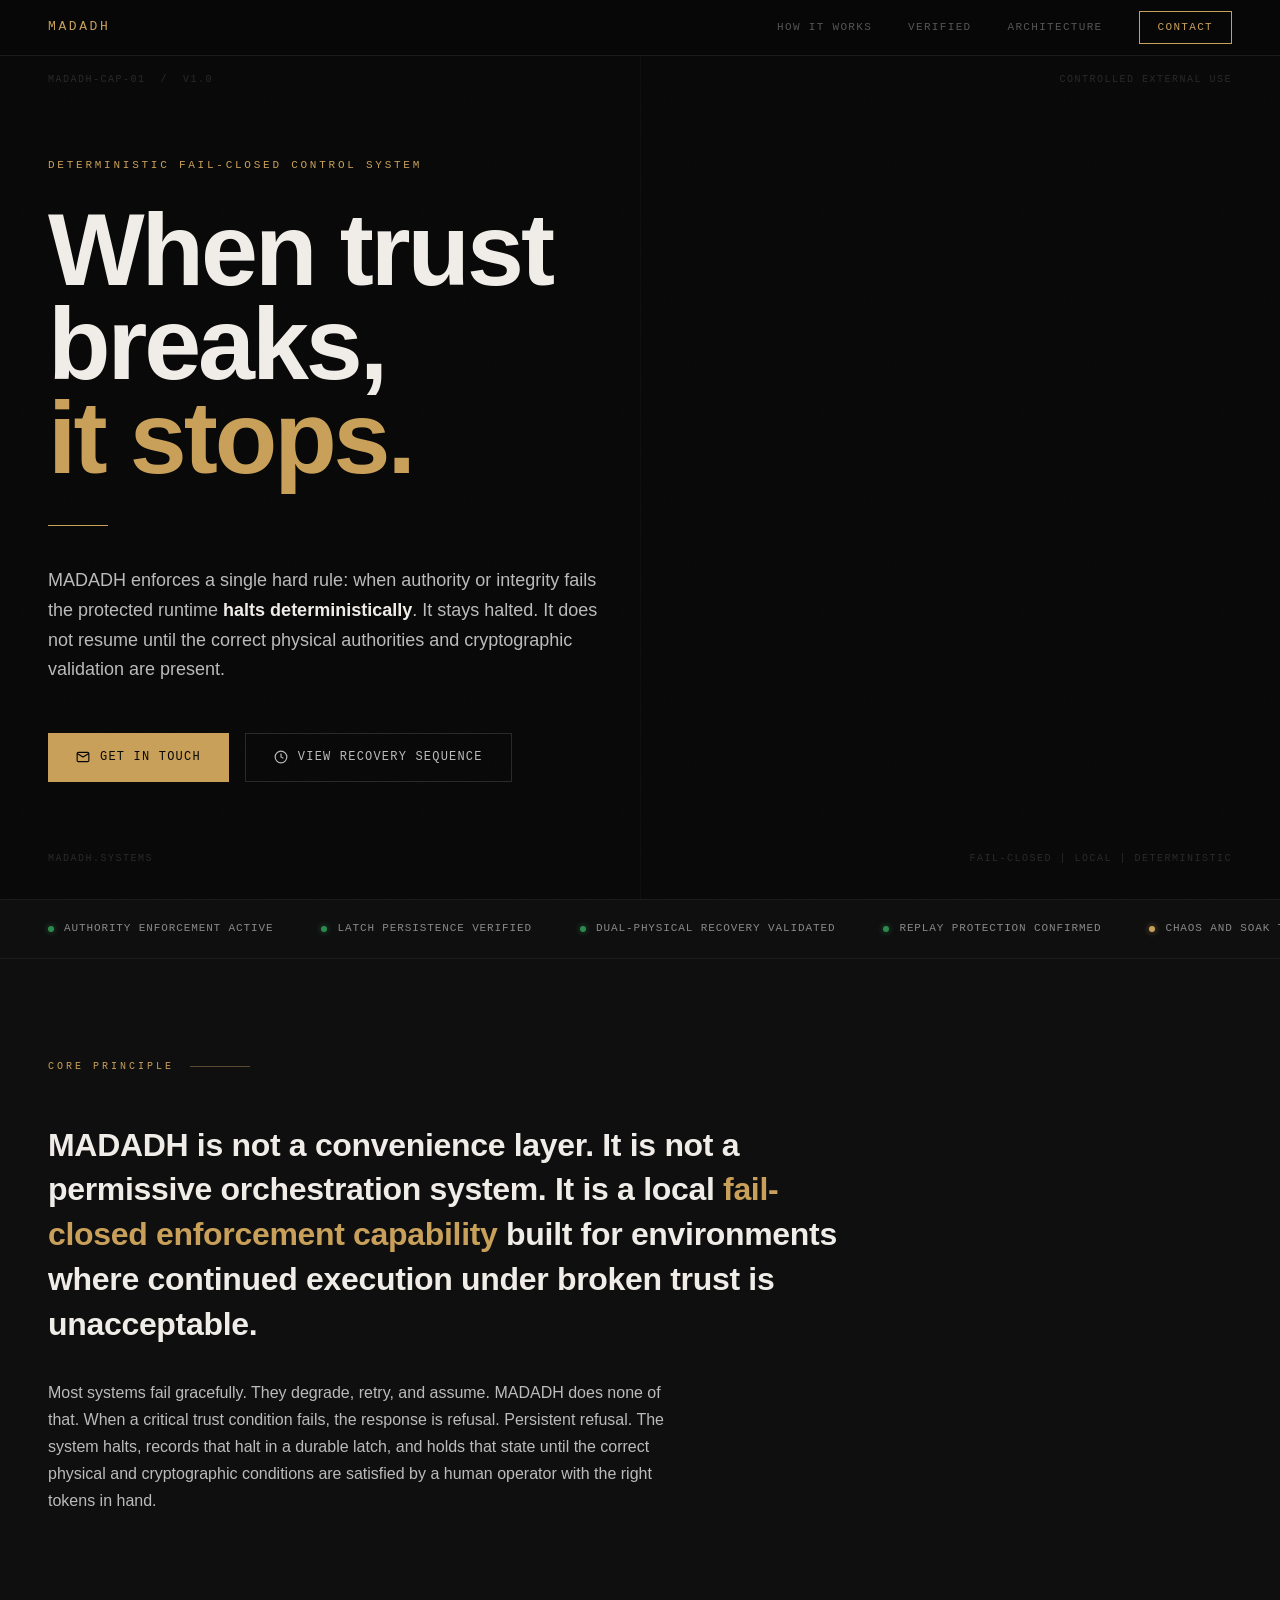
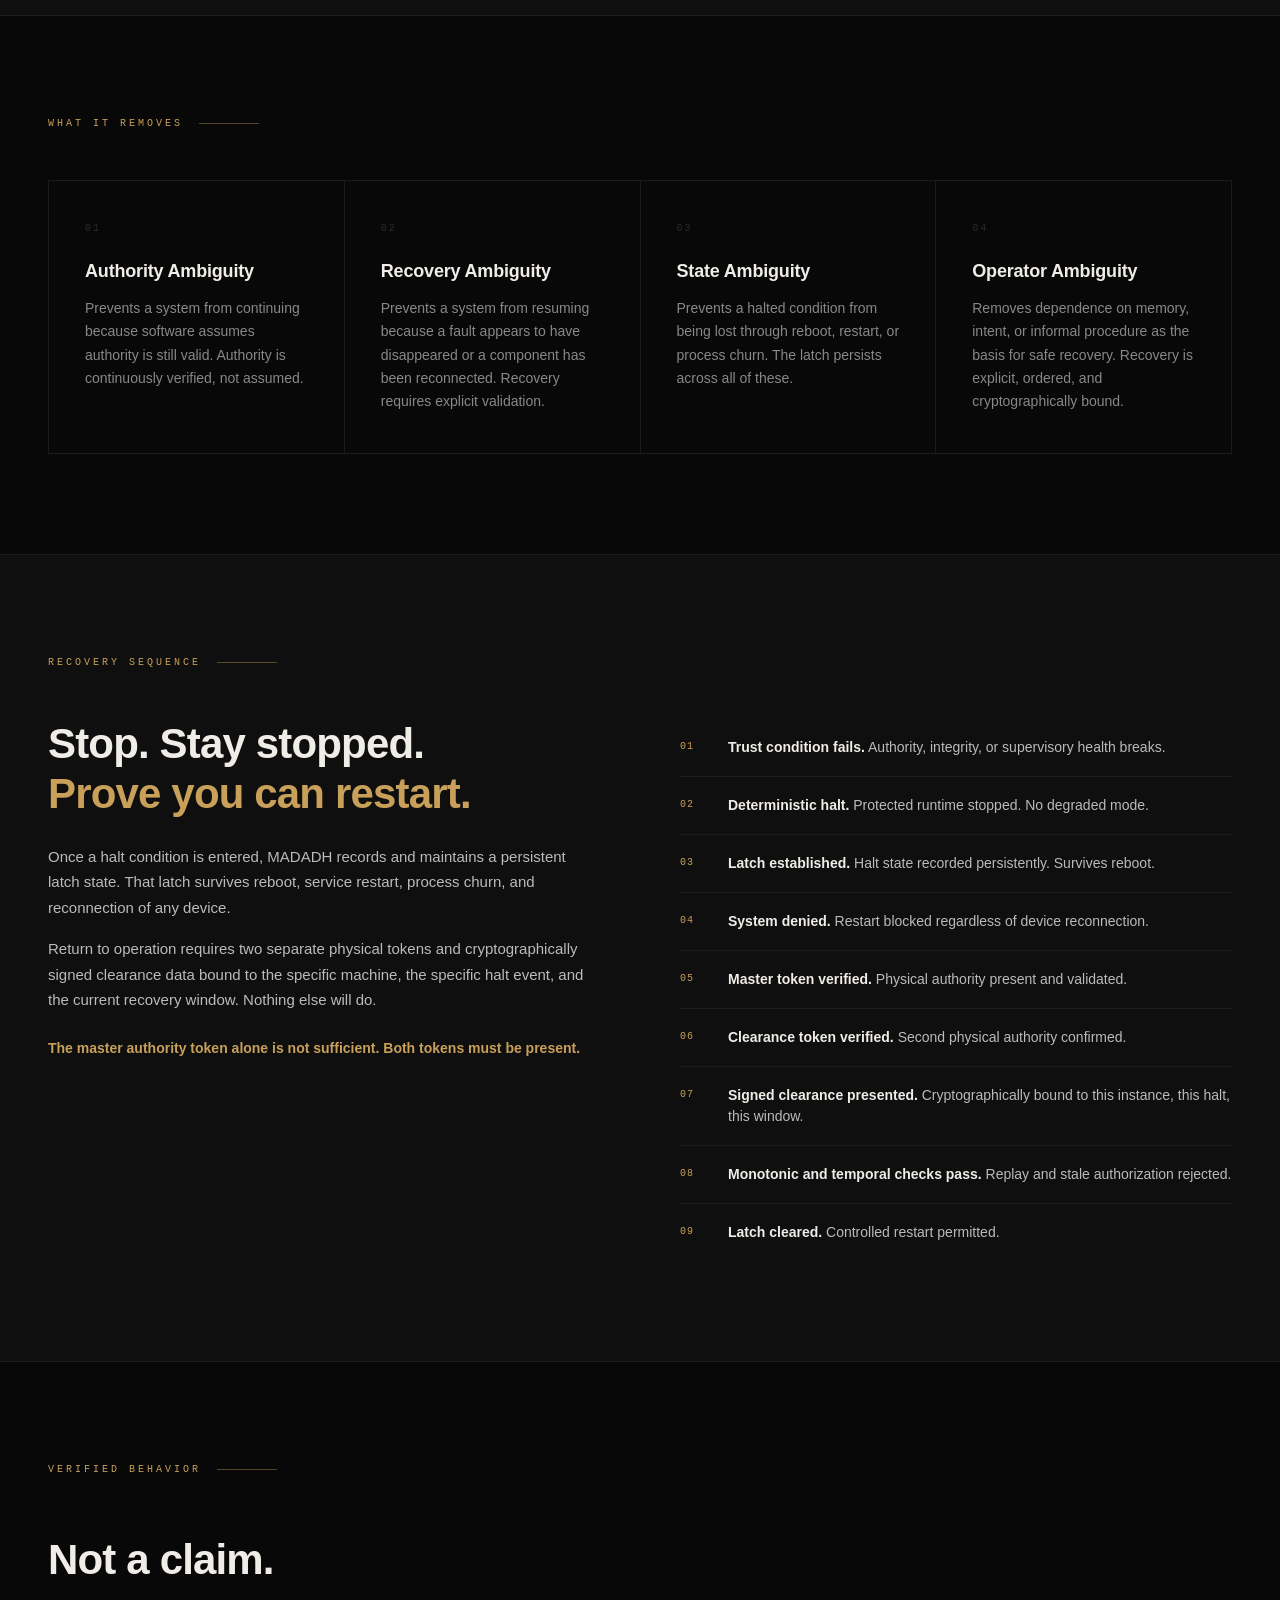
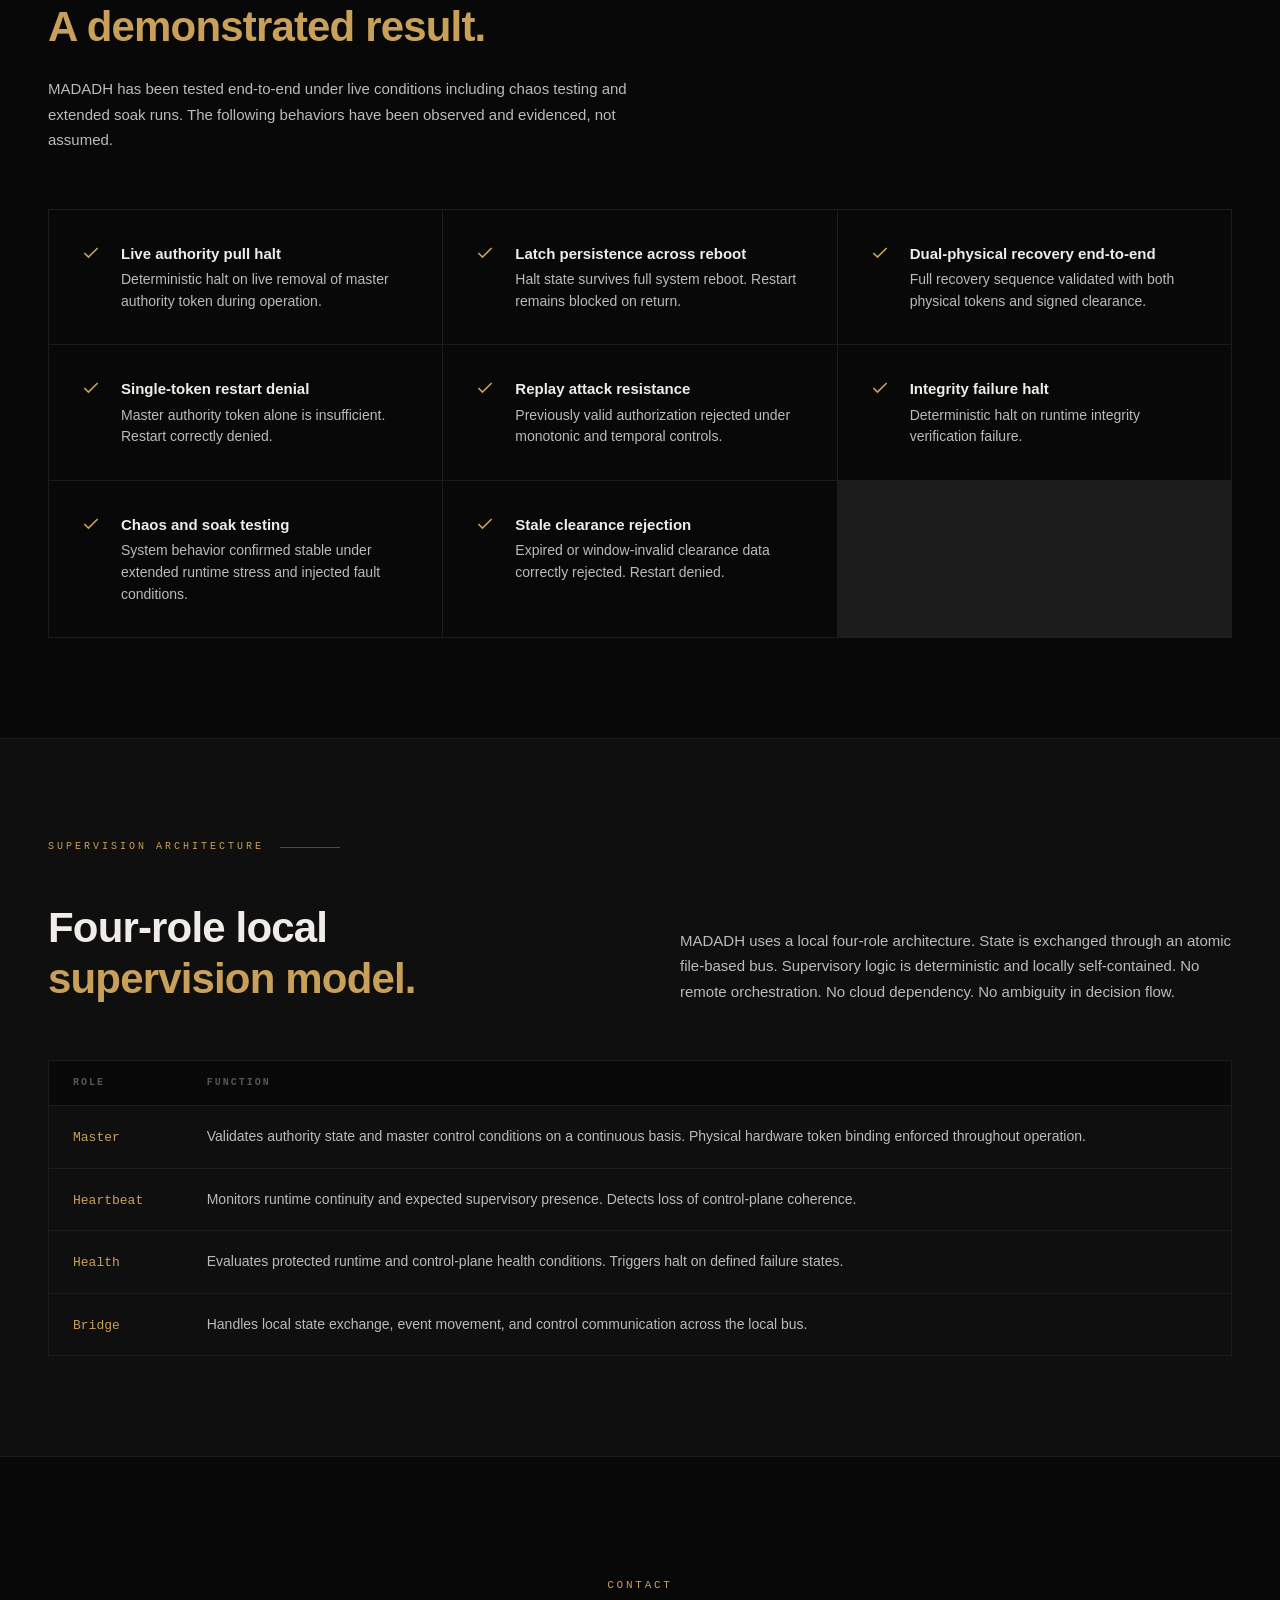
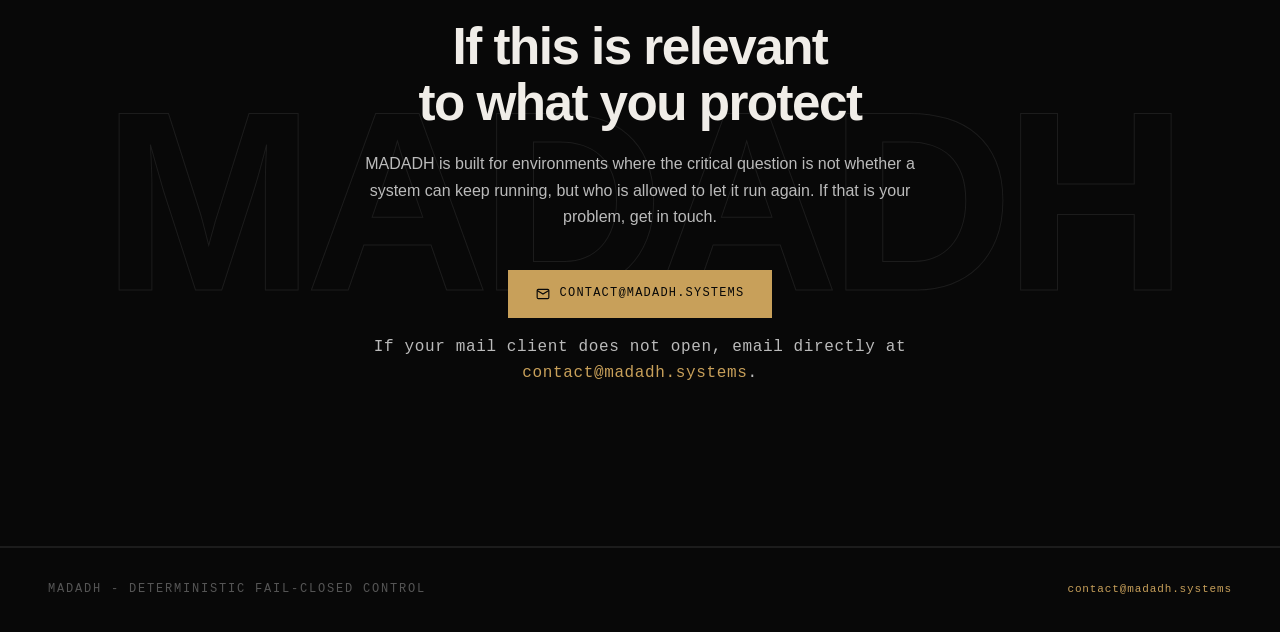
==== index.html @ 9bd02402 "Rename index-3-fixed (1).html to index.html" ====
<!DOCTYPE html>
<html lang="en">
<head>
<meta charset="UTF-8">
<meta name="viewport" content="width=device-width, initial-scale=1.0">
<meta name="color-scheme" content="dark">
<title>MADADH - Deterministic Fail-Closed Control</title>
<script>document.documentElement.classList.add('js');</script>
<style>
  *, *::before, *::after { box-sizing: border-box; margin: 0; padding: 0; }

  :root {
    --black:   #080808;
    --off:     #0f0f0f;
    --border:  #1c1c1c;
    --dim:     #2a2a2a;
    --muted:   #555;
    --mid:     #888;
    --light:   #bbb;
    --white:   #f0ede8;
    --amber:   #c8a05a;
    --amber2:  #e8b96a;
    --red:     #8b2020;
    --redglow: rgba(139,32,32,0.15);
  }

  html { scroll-behavior: auto; }

  body {
    background: var(--black);
    color: var(--white);
    font-family: 'Syne', Inter, 'Segoe UI', Arial, sans-serif;
    font-weight: 400;
    line-height: 1.6;
    overflow-x: hidden;
  }

  /* ---- NOISE OVERLAY ---- */
  body::before {
    content: '';
    position: fixed;
    inset: 0;
    background-image: url("data:image/svg+xml,%3Csvg viewBox='0 0 256 256' xmlns='http://www.w3.org/2000/svg'%3E%3Cfilter id='n'%3E%3CfeTurbulence type='fractalNoise' baseFrequency='0.9' numOctaves='4' stitchTiles='stitch'/%3E%3C/filter%3E%3Crect width='100%25' height='100%25' filter='url(%23n)' opacity='0.035'/%3E%3C/svg%3E");
    background-size: 200px 200px;
    pointer-events: none;
    z-index: 0;
    opacity: 0.6;
  }

  /* ---- TOP BAR ---- */
  header {
    position: fixed;
    top: 0; left: 0; right: 0;
    z-index: 100;
    border-bottom: 1px solid var(--border);
    background: rgba(8,8,8,0.92);
    backdrop-filter: blur(12px);
    padding: 0 48px;
    height: 56px;
    display: flex;
    align-items: center;
    justify-content: space-between;
  }

  .logo {
    font-family: 'JetBrains Mono', 'SFMono-Regular', Consolas, 'Liberation Mono', Menlo, monospace;
    font-weight: 500;
    font-size: 13px;
    letter-spacing: 0.2em;
    color: var(--amber);
    text-transform: uppercase;
    text-decoration: none;
  }

  nav {
    display: flex;
    gap: 36px;
    align-items: center;
  }

  nav a {
    font-family: 'JetBrains Mono', 'SFMono-Regular', Consolas, 'Liberation Mono', Menlo, monospace;
    font-size: 11px;
    letter-spacing: 0.12em;
    text-transform: uppercase;
    color: var(--muted);
    text-decoration: none;
    transition: color 0.2s;
  }

  nav a:hover { color: var(--white); }

  .nav-contact {
    border: 1px solid var(--dim);
    padding: 7px 18px;
    color: var(--amber) !important;
    border-color: var(--amber) !important;
    transition: background 0.2s, color 0.2s !important;
  }

  .nav-contact:hover {
    background: var(--amber) !important;
    color: var(--black) !important;
  }

  /* ---- HERO ---- */
  .hero {
    min-height: 100vh;
    display: flex;
    flex-direction: column;
    justify-content: center;
    padding: 120px 48px 80px;
    position: relative;
    border-bottom: 1px solid var(--border);
  }

  .hero-grid-line {
    position: absolute;
    top: 0; bottom: 0;
    left: 50%;
    width: 1px;
    background: var(--border);
    opacity: 0.4;
  }

  .hero-corner {
    position: absolute;
    font-family: 'JetBrains Mono', 'SFMono-Regular', Consolas, 'Liberation Mono', Menlo, monospace;
    font-size: 10px;
    letter-spacing: 0.15em;
    color: var(--dim);
    text-transform: uppercase;
  }

  .hero-corner.tl { top: 72px; left: 48px; }
  .hero-corner.tr { top: 72px; right: 48px; text-align: right; }
  .hero-corner.bl { bottom: 32px; left: 48px; }
  .hero-corner.br { bottom: 32px; right: 48px; text-align: right; }

  .hero-eyebrow {
    font-family: 'JetBrains Mono', 'SFMono-Regular', Consolas, 'Liberation Mono', Menlo, monospace;
    font-size: 11px;
    letter-spacing: 0.25em;
    text-transform: uppercase;
    color: var(--amber);
    margin-bottom: 28px;
    opacity: 0;
    animation: fadeUp 0.8s ease forwards 0.2s;
  }

  .hero-title {
    font-size: clamp(52px, 8vw, 110px);
    font-weight: 800;
    line-height: 0.92;
    letter-spacing: -0.03em;
    max-width: 900px;
    opacity: 0;
    animation: fadeUp 0.8s ease forwards 0.4s;
  }

  .hero-title em {
    font-style: normal;
    color: var(--amber);
  }

  .hero-rule {
    width: 60px;
    height: 1px;
    background: var(--amber);
    margin: 40px 0;
    opacity: 0;
    animation: fadeUp 0.8s ease forwards 0.6s;
  }

  .hero-sub {
    font-size: 18px;
    font-weight: 400;
    color: var(--light);
    max-width: 560px;
    line-height: 1.65;
    opacity: 0;
    animation: fadeUp 0.8s ease forwards 0.7s;
  }

  .hero-sub strong {
    color: var(--white);
    font-weight: 600;
  }

  .hero-actions {
    display: flex;
    gap: 16px;
    margin-top: 48px;
    opacity: 0;
    animation: fadeUp 0.8s ease forwards 0.9s;
  }

  .btn-primary {
    display: inline-flex;
    align-items: center;
    gap: 10px;
    background: var(--amber);
    color: var(--black);
    font-family: 'JetBrains Mono', 'SFMono-Regular', Consolas, 'Liberation Mono', Menlo, monospace;
    font-size: 12px;
    font-weight: 500;
    letter-spacing: 0.1em;
    text-transform: uppercase;
    text-decoration: none;
    padding: 14px 28px;
    transition: background 0.2s, transform 0.15s;
  }

  .btn-primary:hover {
    background: var(--amber2);
    transform: translateY(-1px);
  }

  .btn-secondary {
    display: inline-flex;
    align-items: center;
    gap: 10px;
    border: 1px solid var(--dim);
    color: var(--light);
    font-family: 'JetBrains Mono', 'SFMono-Regular', Consolas, 'Liberation Mono', Menlo, monospace;
    font-size: 12px;
    font-weight: 400;
    letter-spacing: 0.1em;
    text-transform: uppercase;
    text-decoration: none;
    padding: 14px 28px;
    transition: border-color 0.2s, color 0.2s, transform 0.15s;
  }

  .btn-secondary:hover {
    border-color: var(--light);
    color: var(--white);
    transform: translateY(-1px);
  }

  /* ---- STATUS STRIP ---- */
  .status-strip {
    border-bottom: 1px solid var(--border);
    padding: 20px 48px;
    display: flex;
    gap: 48px;
    overflow-x: auto;
    background: var(--off);
  }

  .status-item {
    display: flex;
    align-items: center;
    gap: 10px;
    white-space: nowrap;
    font-family: 'JetBrains Mono', 'SFMono-Regular', Consolas, 'Liberation Mono', Menlo, monospace;
    font-size: 11px;
    letter-spacing: 0.08em;
    color: var(--mid);
    text-transform: uppercase;
  }

  .status-dot {
    width: 6px;
    height: 6px;
    border-radius: 50%;
    background: #2d8a4e;
    box-shadow: 0 0 6px rgba(45,138,78,0.7);
    flex-shrink: 0;
  }

  .status-dot.amber {
    background: var(--amber);
    box-shadow: 0 0 6px rgba(200,160,90,0.6);
  }

  /* ---- SECTION BASE ---- */
  section {
    padding: 100px 48px;
    border-bottom: 1px solid var(--border);
  }

  .section-label {
    font-family: 'JetBrains Mono', 'SFMono-Regular', Consolas, 'Liberation Mono', Menlo, monospace;
    font-size: 10px;
    letter-spacing: 0.3em;
    text-transform: uppercase;
    color: var(--amber);
    margin-bottom: 48px;
    display: flex;
    align-items: center;
    gap: 16px;
  }

  .section-label::after {
    content: '';
    flex: 1;
    max-width: 60px;
    height: 1px;
    background: var(--amber);
    opacity: 0.4;
  }

  /* ---- PRINCIPLE ---- */
  .principle-section {
    background: var(--off);
  }

  .principle-inner {
    max-width: 800px;
  }

  .principle-text {
    font-size: clamp(22px, 3vw, 32px);
    font-weight: 600;
    line-height: 1.4;
    letter-spacing: -0.01em;
    color: var(--white);
  }

  .principle-text span {
    color: var(--amber);
  }

  .principle-detail {
    margin-top: 32px;
    font-size: 16px;
    color: var(--light);
    line-height: 1.7;
    max-width: 640px;
  }

  /* ---- FOUR PILLARS ---- */
  .pillars-grid {
    display: grid;
    grid-template-columns: repeat(auto-fit, minmax(260px, 1fr));
    gap: 1px;
    background: var(--border);
    border: 1px solid var(--border);
    margin-top: 48px;
  }

  .pillar {
    background: var(--black);
    padding: 40px 36px;
    position: relative;
    overflow: hidden;
    transition: background 0.3s;
  }

  .pillar::before {
    content: '';
    position: absolute;
    top: 0; left: 0; right: 0;
    height: 2px;
    background: var(--amber);
    transform: scaleX(0);
    transform-origin: left;
    transition: transform 0.4s ease;
  }

  .pillar:hover { background: var(--off); }
  .pillar:hover::before { transform: scaleX(1); }

  .pillar-num {
    font-family: 'JetBrains Mono', 'SFMono-Regular', Consolas, 'Liberation Mono', Menlo, monospace;
    font-size: 10px;
    letter-spacing: 0.2em;
    color: var(--dim);
    text-transform: uppercase;
    margin-bottom: 20px;
  }

  .pillar-title {
    font-size: 18px;
    font-weight: 700;
    letter-spacing: -0.01em;
    margin-bottom: 12px;
    color: var(--white);
  }

  .pillar-body {
    font-size: 14px;
    color: var(--mid);
    line-height: 1.65;
  }

  /* ---- HALT MODEL ---- */
  .halt-section {
    background: var(--off);
  }

  .halt-layout {
    display: grid;
    grid-template-columns: 1fr 1fr;
    gap: 80px;
    align-items: start;
  }

  .halt-left h2 {
    font-size: clamp(28px, 3.5vw, 42px);
    font-weight: 700;
    letter-spacing: -0.02em;
    line-height: 1.2;
    margin-bottom: 24px;
  }

  .halt-left h2 em {
    font-style: normal;
    color: var(--amber);
  }

  .halt-left p {
    font-size: 15px;
    color: var(--light);
    line-height: 1.7;
    margin-bottom: 16px;
  }

  .halt-sequence {
    display: flex;
    flex-direction: column;
    gap: 0;
  }

  .halt-step {
    display: flex;
    gap: 20px;
    padding: 18px 0;
    border-bottom: 1px solid var(--border);
    position: relative;
  }

  .halt-step:last-child { border-bottom: none; }

  .step-num {
    font-family: 'JetBrains Mono', 'SFMono-Regular', Consolas, 'Liberation Mono', Menlo, monospace;
    font-size: 10px;
    letter-spacing: 0.1em;
    color: var(--amber);
    width: 28px;
    flex-shrink: 0;
    padding-top: 2px;
  }

  .step-text {
    font-size: 14px;
    color: var(--light);
    line-height: 1.5;
  }

  .step-text strong {
    color: var(--white);
    font-weight: 600;
  }

  /* ---- VERIFIED ---- */
  .verified-section { }

  .verified-intro {
    max-width: 600px;
    margin-bottom: 56px;
  }

  .verified-intro h2 {
    font-size: clamp(28px, 3.5vw, 42px);
    font-weight: 700;
    letter-spacing: -0.02em;
    margin-bottom: 16px;
  }

  .verified-intro h2 em {
    font-style: normal;
    color: var(--amber);
  }

  .verified-intro p {
    font-size: 15px;
    color: var(--light);
    line-height: 1.7;
  }

  .verified-grid {
    display: grid;
    grid-template-columns: repeat(auto-fit, minmax(300px, 1fr));
    gap: 1px;
    background: var(--border);
    border: 1px solid var(--border);
  }

  .verified-item {
    background: var(--black);
    padding: 32px 32px;
    display: flex;
    gap: 20px;
    transition: background 0.2s;
  }

  .verified-item:hover { background: var(--off); }

  .check-icon {
    width: 20px;
    height: 20px;
    flex-shrink: 0;
    margin-top: 1px;
    color: var(--amber);
  }

  .verified-text {
    font-size: 14px;
    color: var(--light);
    line-height: 1.55;
  }

  .verified-text strong {
    display: block;
    color: var(--white);
    font-weight: 600;
    font-size: 15px;
    margin-bottom: 4px;
  }

  /* ---- ROLES ---- */
  .roles-section {
    background: var(--off);
  }

  .roles-header {
    display: grid;
    grid-template-columns: 1fr 1fr;
    gap: 80px;
    margin-bottom: 56px;
    align-items: end;
  }

  .roles-header h2 {
    font-size: clamp(28px, 3.5vw, 42px);
    font-weight: 700;
    letter-spacing: -0.02em;
    line-height: 1.2;
  }

  .roles-header h2 em {
    font-style: normal;
    color: var(--amber);
  }

  .roles-header p {
    font-size: 15px;
    color: var(--light);
    line-height: 1.7;
  }

  .roles-table {
    width: 100%;
    border-collapse: collapse;
    border: 1px solid var(--border);
  }

  .roles-table th {
    font-family: 'JetBrains Mono', 'SFMono-Regular', Consolas, 'Liberation Mono', Menlo, monospace;
    font-size: 10px;
    letter-spacing: 0.2em;
    text-transform: uppercase;
    color: var(--muted);
    padding: 14px 24px;
    text-align: left;
    border-bottom: 1px solid var(--border);
    background: var(--black);
  }

  .roles-table td {
    padding: 20px 24px;
    font-size: 14px;
    color: var(--light);
    border-bottom: 1px solid var(--border);
    line-height: 1.5;
    vertical-align: top;
  }

  .roles-table tr:last-child td { border-bottom: none; }

  .roles-table tr:hover td { background: rgba(200,160,90,0.03); }

  .role-name {
    font-family: 'JetBrains Mono', 'SFMono-Regular', Consolas, 'Liberation Mono', Menlo, monospace;
    font-size: 13px;
    font-weight: 500;
    color: var(--amber);
    white-space: nowrap;
  }

  /* ---- CTA ---- */
  .cta-section {
    text-align: center;
    padding: 120px 48px;
    position: relative;
    overflow: hidden;
  }

  .cta-section::before {
    content: 'MADADH';
    position: absolute;
    top: 50%;
    left: 50%;
    transform: translate(-50%, -50%);
    font-size: clamp(120px, 20vw, 260px);
    font-weight: 800;
    letter-spacing: -0.04em;
    color: transparent;
    -webkit-text-stroke: 1px var(--border);
    white-space: nowrap;
    pointer-events: none;
    user-select: none;
  }

  .cta-inner {
    position: relative;
    z-index: 1000;
    max-width: 600px;
    margin: 0 auto;
  }

  .cta-eyebrow {
    font-family: 'JetBrains Mono', 'SFMono-Regular', Consolas, 'Liberation Mono', Menlo, monospace;
    font-size: 11px;
    letter-spacing: 0.25em;
    text-transform: uppercase;
    color: var(--amber);
    margin-bottom: 24px;
  }

  .cta-section h2 {
    font-size: clamp(32px, 4vw, 52px);
    font-weight: 800;
    letter-spacing: -0.03em;
    line-height: 1.1;
    margin-bottom: 20px;
  }

  .cta-section p {
    font-size: 16px;
    color: var(--light);
    line-height: 1.65;
    margin-bottom: 40px;
  }

  .cta-section .btn-primary {
    display: inline-flex;
    position: relative;
    z-index: 1000;
  }
  footer {
    padding: 32px 48px;
    border-top: 1px solid var(--border);
    display: flex;
    justify-content: space-between;
    align-items: center;
  }

  .footer-brand {
    font-family: 'JetBrains Mono', 'SFMono-Regular', Consolas, 'Liberation Mono', Menlo, monospace;
    font-size: 12px;
    letter-spacing: 0.15em;
    color: var(--muted);
    text-transform: uppercase;
  }

  .footer-right {
    font-family: 'JetBrains Mono', 'SFMono-Regular', Consolas, 'Liberation Mono', Menlo, monospace;
    font-size: 11px;
    color: var(--muted);
    letter-spacing: 0.08em;
  }

  .footer-right a {
    color: var(--amber);
    text-decoration: none;
  }

  .footer-right a:hover {
    color: var(--amber2);
  }


  a, button {
    -webkit-tap-highlight-color: transparent;
  }

  a:focus-visible,
  button:focus-visible {
    outline: 2px solid var(--amber2);
    outline-offset: 3px;
  }

  section[id] {
    scroll-margin-top: 76px;
  }

  .cta-fallback {
    margin-top: 16px;
    font-family: 'JetBrains Mono', 'SFMono-Regular', Consolas, 'Liberation Mono', Menlo, monospace;
    font-size: 12px;
    letter-spacing: 0.04em;
    color: var(--mid);
    line-height: 1.6;
  }

  .cta-fallback a {
    color: var(--amber);
    text-decoration: none;
  }

  .cta-fallback a:hover {
    color: var(--amber2);
  }

  .js .reveal {
    opacity: 0;
    transform: translateY(24px);
    transition: opacity 0.7s ease, transform 0.7s ease;
  }

  .reveal {
    opacity: 1;
    transform: none;
  }

  /* ---- ANIMATIONS ---- */
  @keyframes fadeUp {
    from { opacity: 0; transform: translateY(20px); }
    to   { opacity: 1; transform: translateY(0); }
  }

  .reveal.visible {
    opacity: 1;
    transform: translateY(0);
  }

  /* ---- RESPONSIVE ---- */
  @media (max-width: 900px) {
    header {
      padding: 0 24px;
      align-items: flex-start;
      height: 98px;
      padding-top: 14px;
    }

    nav {
      position: absolute;
      left: 24px;
      right: 24px;
      bottom: 12px;
      display: flex;
      gap: 18px;
      overflow-x: auto;
      padding-bottom: 2px;
      justify-content: flex-start;
      scrollbar-width: none;
      -ms-overflow-style: none;
    }

    nav::-webkit-scrollbar {
      display: none;
    }

    nav a {
      white-space: nowrap;
      flex-shrink: 0;
    }

    .hero { padding: 140px 24px 60px; }
    section { padding: 72px 24px; }
    section[id] { scroll-margin-top: 118px; }
    .status-strip { padding: 16px 24px; }
    .halt-layout { grid-template-columns: 1fr; gap: 48px; }
    .roles-header { grid-template-columns: 1fr; gap: 24px; }
    .roles-table {
      display: block;
      overflow-x: auto;
      white-space: nowrap;
    }
    .roles-table th,
    .roles-table td {
      white-space: normal;
      min-width: 220px;
    }
    .hero-actions {
      flex-direction: column;
      align-items: stretch;
    }
    .hero-actions a {
      justify-content: center;
    }
    footer { padding: 24px; flex-direction: column; gap: 12px; text-align: center; }
    .cta-section { padding: 80px 24px; }
    .hero-corner.tr, .hero-corner.br { display: none; }
  }

  @media (prefers-reduced-motion: reduce) {
    html { scroll-behavior: auto; }

    *, *::before, *::after {
      animation-duration: 0.01ms !important;
      animation-iteration-count: 1 !important;
      transition-duration: 0.01ms !important;
      scroll-behavior: auto !important;
    }

    .hero-eyebrow,
    .hero-title,
    .hero-rule,
    .hero-sub,
    .hero-actions,
    .reveal,
    .reveal.visible {
      opacity: 1 !important;
      transform: none !important;
      animation: none !important;
    }
  }
</style>
</head>
<body>

<!-- HEADER -->
<header>
  <a class="logo" href="#" aria-label="MADADH home">MADADH</a>
  <nav>
    <a href="#model" onclick="event.preventDefault();document.getElementById('model').scrollIntoView({behavior:'smooth'});">How It Works</a>
    <a href="#verified" onclick="event.preventDefault();document.getElementById('verified').scrollIntoView({behavior:'smooth'});">Verified</a>
    <a href="#roles" onclick="event.preventDefault();document.getElementById('roles').scrollIntoView({behavior:'smooth'});">Architecture</a>
    <a href="#contact" onclick="event.preventDefault();document.getElementById('contact').scrollIntoView({behavior:'smooth'});" class="nav-contact">Contact</a>
  </nav>
</header>

<!-- HERO -->
<section class="hero">
  <div class="hero-grid-line"></div>
  <div class="hero-corner tl">MADADH-CAP-01 &nbsp;/&nbsp; v1.0</div>
  <div class="hero-corner tr">Controlled External Use</div>
  <div class="hero-corner bl">madadh.systems</div>
  <div class="hero-corner br">Fail-Closed | Local | Deterministic</div>

  <div class="hero-eyebrow">Deterministic Fail-Closed Control System</div>

  <h1 class="hero-title">
    When trust<br>breaks,<br><em>it stops.</em>
  </h1>

  <div class="hero-rule"></div>

  <p class="hero-sub">
    MADADH enforces a single hard rule: when authority or integrity fails the protected runtime
    <strong>halts deterministically</strong>. It stays halted. It does not resume until the correct
    physical authorities and cryptographic validation are present.
  </p>

  <div class="hero-actions">
    <a href="#contact" class="btn-primary" onclick="event.preventDefault();document.getElementById('contact').scrollIntoView({behavior:'smooth'});">
      <svg width="14" height="14" viewBox="0 0 24 24" fill="none" stroke="currentColor" stroke-width="2"><path d="M4 4h16c1.1 0 2 .9 2 2v12c0 1.1-.9 2-2 2H4c-1.1 0-2-.9-2-2V6c0-1.1.9-2 2-2z"/><polyline points="22,6 12,12 2,6"/></svg>
      Get in Touch
    </a>
    <a href="#model" class="btn-secondary" onclick="event.preventDefault();document.getElementById('model').scrollIntoView({behavior:'smooth'});">
      <svg width="14" height="14" viewBox="0 0 24 24" fill="none" stroke="currentColor" stroke-width="2"><circle cx="12" cy="12" r="10"/><polyline points="12,6 12,12 16,14"/></svg>
      View Recovery Sequence
    </a>
  </div>
</section>

<!-- STATUS STRIP -->
<div class="status-strip">
  <div class="status-item"><span class="status-dot"></span> Authority Enforcement Active</div>
  <div class="status-item"><span class="status-dot"></span> Latch Persistence Verified</div>
  <div class="status-item"><span class="status-dot"></span> Dual-Physical Recovery Validated</div>
  <div class="status-item"><span class="status-dot"></span> Replay Protection Confirmed</div>
  <div class="status-item"><span class="status-dot amber"></span> Chaos and Soak Testing Passed</div>
</div>

<!-- PRINCIPLE -->
<section class="principle-section" id="principle">
  <div class="section-label">Core Principle</div>
  <div class="principle-inner reveal">
    <p class="principle-text">
      MADADH is not a convenience layer. It is not a permissive orchestration system.
      It is a local <span>fail-closed enforcement capability</span> built for environments
      where continued execution under broken trust is unacceptable.
    </p>
    <p class="principle-detail">
      Most systems fail gracefully. They degrade, retry, and assume. MADADH does none of that.
      When a critical trust condition fails, the response is refusal. Persistent refusal.
      The system halts, records that halt in a durable latch, and holds that state until
      the correct physical and cryptographic conditions are satisfied by a human operator
      with the right tokens in hand.
    </p>
  </div>
</section>

<!-- FOUR PILLARS -->
<section id="pillars">
  <div class="section-label">What It Removes</div>
  <div class="pillars-grid reveal">
    <div class="pillar">
      <div class="pillar-num">01</div>
      <div class="pillar-title">Authority Ambiguity</div>
      <p class="pillar-body">Prevents a system from continuing because software assumes authority is still valid. Authority is continuously verified, not assumed.</p>
    </div>
    <div class="pillar">
      <div class="pillar-num">02</div>
      <div class="pillar-title">Recovery Ambiguity</div>
      <p class="pillar-body">Prevents a system from resuming because a fault appears to have disappeared or a component has been reconnected. Recovery requires explicit validation.</p>
    </div>
    <div class="pillar">
      <div class="pillar-num">03</div>
      <div class="pillar-title">State Ambiguity</div>
      <p class="pillar-body">Prevents a halted condition from being lost through reboot, restart, or process churn. The latch persists across all of these.</p>
    </div>
    <div class="pillar">
      <div class="pillar-num">04</div>
      <div class="pillar-title">Operator Ambiguity</div>
      <p class="pillar-body">Removes dependence on memory, intent, or informal procedure as the basis for safe recovery. Recovery is explicit, ordered, and cryptographically bound.</p>
    </div>
  </div>
</section>

<!-- HALT MODEL -->
<section class="halt-section" id="model">
  <div class="section-label">Recovery Sequence</div>
  <div class="halt-layout">
    <div class="halt-left reveal">
      <h2>Stop. Stay stopped.<br><em>Prove you can restart.</em></h2>
      <p>
        Once a halt condition is entered, MADADH records and maintains a persistent latch state.
        That latch survives reboot, service restart, process churn, and reconnection of any device.
      </p>
      <p>
        Return to operation requires two separate physical tokens and cryptographically signed
        clearance data bound to the specific machine, the specific halt event, and the current
        recovery window. Nothing else will do.
      </p>
      <p style="color: var(--amber); font-size: 14px; font-weight: 600; margin-top: 24px;">
        The master authority token alone is not sufficient. Both tokens must be present.
      </p>
    </div>
    <div class="halt-right reveal">
      <div class="halt-sequence">
        <div class="halt-step">
          <span class="step-num">01</span>
          <span class="step-text"><strong>Trust condition fails.</strong> Authority, integrity, or supervisory health breaks.</span>
        </div>
        <div class="halt-step">
          <span class="step-num">02</span>
          <span class="step-text"><strong>Deterministic halt.</strong> Protected runtime stopped. No degraded mode.</span>
        </div>
        <div class="halt-step">
          <span class="step-num">03</span>
          <span class="step-text"><strong>Latch established.</strong> Halt state recorded persistently. Survives reboot.</span>
        </div>
        <div class="halt-step">
          <span class="step-num">04</span>
          <span class="step-text"><strong>System denied.</strong> Restart blocked regardless of device reconnection.</span>
        </div>
        <div class="halt-step">
          <span class="step-num">05</span>
          <span class="step-text"><strong>Master token verified.</strong> Physical authority present and validated.</span>
        </div>
        <div class="halt-step">
          <span class="step-num">06</span>
          <span class="step-text"><strong>Clearance token verified.</strong> Second physical authority confirmed.</span>
        </div>
        <div class="halt-step">
          <span class="step-num">07</span>
          <span class="step-text"><strong>Signed clearance presented.</strong> Cryptographically bound to this instance, this halt, this window.</span>
        </div>
        <div class="halt-step">
          <span class="step-num">08</span>
          <span class="step-text"><strong>Monotonic and temporal checks pass.</strong> Replay and stale authorization rejected.</span>
        </div>
        <div class="halt-step">
          <span class="step-num">09</span>
          <span class="step-text"><strong>Latch cleared.</strong> Controlled restart permitted.</span>
        </div>
      </div>
    </div>
  </div>
</section>

<!-- VERIFIED -->
<section id="verified">
  <div class="section-label">Verified Behavior</div>
  <div class="verified-intro reveal">
    <h2>Not a claim.<br><em>A demonstrated result.</em></h2>
    <p>
      MADADH has been tested end-to-end under live conditions including chaos testing and
      extended soak runs. The following behaviors have been observed and evidenced, not assumed.
    </p>
  </div>
  <div class="verified-grid reveal">
    <div class="verified-item">
      <svg class="check-icon" viewBox="0 0 24 24" fill="none" stroke="currentColor" stroke-width="2"><polyline points="20,6 9,17 4,12"/></svg>
      <div class="verified-text">
        <strong>Live authority pull halt</strong>
        Deterministic halt on live removal of master authority token during operation.
      </div>
    </div>
    <div class="verified-item">
      <svg class="check-icon" viewBox="0 0 24 24" fill="none" stroke="currentColor" stroke-width="2"><polyline points="20,6 9,17 4,12"/></svg>
      <div class="verified-text">
        <strong>Latch persistence across reboot</strong>
        Halt state survives full system reboot. Restart remains blocked on return.
      </div>
    </div>
    <div class="verified-item">
      <svg class="check-icon" viewBox="0 0 24 24" fill="none" stroke="currentColor" stroke-width="2"><polyline points="20,6 9,17 4,12"/></svg>
      <div class="verified-text">
        <strong>Dual-physical recovery end-to-end</strong>
        Full recovery sequence validated with both physical tokens and signed clearance.
      </div>
    </div>
    <div class="verified-item">
      <svg class="check-icon" viewBox="0 0 24 24" fill="none" stroke="currentColor" stroke-width="2"><polyline points="20,6 9,17 4,12"/></svg>
      <div class="verified-text">
        <strong>Single-token restart denial</strong>
        Master authority token alone is insufficient. Restart correctly denied.
      </div>
    </div>
    <div class="verified-item">
      <svg class="check-icon" viewBox="0 0 24 24" fill="none" stroke="currentColor" stroke-width="2"><polyline points="20,6 9,17 4,12"/></svg>
      <div class="verified-text">
        <strong>Replay attack resistance</strong>
        Previously valid authorization rejected under monotonic and temporal controls.
      </div>
    </div>
    <div class="verified-item">
      <svg class="check-icon" viewBox="0 0 24 24" fill="none" stroke="currentColor" stroke-width="2"><polyline points="20,6 9,17 4,12"/></svg>
      <div class="verified-text">
        <strong>Integrity failure halt</strong>
        Deterministic halt on runtime integrity verification failure.
      </div>
    </div>
    <div class="verified-item">
      <svg class="check-icon" viewBox="0 0 24 24" fill="none" stroke="currentColor" stroke-width="2"><polyline points="20,6 9,17 4,12"/></svg>
      <div class="verified-text">
        <strong>Chaos and soak testing</strong>
        System behavior confirmed stable under extended runtime stress and injected fault conditions.
      </div>
    </div>
    <div class="verified-item">
      <svg class="check-icon" viewBox="0 0 24 24" fill="none" stroke="currentColor" stroke-width="2"><polyline points="20,6 9,17 4,12"/></svg>
      <div class="verified-text">
        <strong>Stale clearance rejection</strong>
        Expired or window-invalid clearance data correctly rejected. Restart denied.
      </div>
    </div>
  </div>
</section>

<!-- ROLES / ARCHITECTURE -->
<section class="roles-section" id="roles">
  <div class="section-label">Supervision Architecture</div>
  <div class="roles-header reveal">
    <h2>Four-role local<br><em>supervision model.</em></h2>
    <p>
      MADADH uses a local four-role architecture. State is exchanged through an atomic
      file-based bus. Supervisory logic is deterministic and locally self-contained.
      No remote orchestration. No cloud dependency. No ambiguity in decision flow.
    </p>
  </div>
  <table class="roles-table reveal">
    <thead>
      <tr>
        <th>Role</th>
        <th>Function</th>
      </tr>
    </thead>
    <tbody>
      <tr>
        <td><span class="role-name">Master</span></td>
        <td>Validates authority state and master control conditions on a continuous basis. Physical hardware token binding enforced throughout operation.</td>
      </tr>
      <tr>
        <td><span class="role-name">Heartbeat</span></td>
        <td>Monitors runtime continuity and expected supervisory presence. Detects loss of control-plane coherence.</td>
      </tr>
      <tr>
        <td><span class="role-name">Health</span></td>
        <td>Evaluates protected runtime and control-plane health conditions. Triggers halt on defined failure states.</td>
      </tr>
      <tr>
        <td><span class="role-name">Bridge</span></td>
        <td>Handles local state exchange, event movement, and control communication across the local bus.</td>
      </tr>
    </tbody>
  </table>
</section>

<!-- CTA -->
<section class="cta-section" id="contact">
  <div class="cta-inner reveal">
    <div class="cta-eyebrow">Contact</div>
    <h2>If this is relevant<br>to what you protect</h2>
    <p>
      MADADH is built for environments where the critical question is not whether
      a system can keep running, but who is allowed to let it run again.
      If that is your problem, get in touch.
    </p>
    <a href="mailto:contact@madadh.systems" class="btn-primary" aria-label="Email MADADH at contact@madadh.systems">
      <svg width="14" height="14" viewBox="0 0 24 24" fill="none" stroke="currentColor" stroke-width="2"><path d="M4 4h16c1.1 0 2 .9 2 2v12c0 1.1-.9 2-2 2H4c-1.1 0-2-.9-2-2V6c0-1.1.9-2 2-2z"/><polyline points="22,6 12,12 2,6"/></svg>
      contact@madadh.systems
    </a>
    <p class="cta-fallback">If your mail client does not open, email directly at <a href="mailto:contact@madadh.systems">contact@madadh.systems</a>.</p>
  </div>
</section>

<!-- FOOTER -->
<footer>
  <span class="footer-brand">MADADH - Deterministic Fail-Closed Control</span>
  <span class="footer-right"><a href="mailto:contact@madadh.systems" aria-label="Email MADADH at contact@madadh.systems">contact@madadh.systems</a></span>
</footer>

<script>
  const decorativeIcons = document.querySelectorAll('.hero-actions svg, .verified-item svg, .cta-section svg');
  decorativeIcons.forEach(icon => {
    icon.setAttribute('aria-hidden', 'true');
    icon.setAttribute('focusable', 'false');
  });

  const reveals = document.querySelectorAll('.reveal');

  if ('IntersectionObserver' in window) {
    const io = new IntersectionObserver((entries) => {
      entries.forEach((entry) => {
        if (entry.isIntersecting) {
          entry.target.classList.add('visible');
          io.unobserve(entry.target);
        }
      });
    }, { threshold: 0.1, rootMargin: '0px 0px -40px 0px' });

    reveals.forEach((element) => io.observe(element));
  } else {
    reveals.forEach((element) => element.classList.add('visible'));
  }
</script>

</body>
</html>
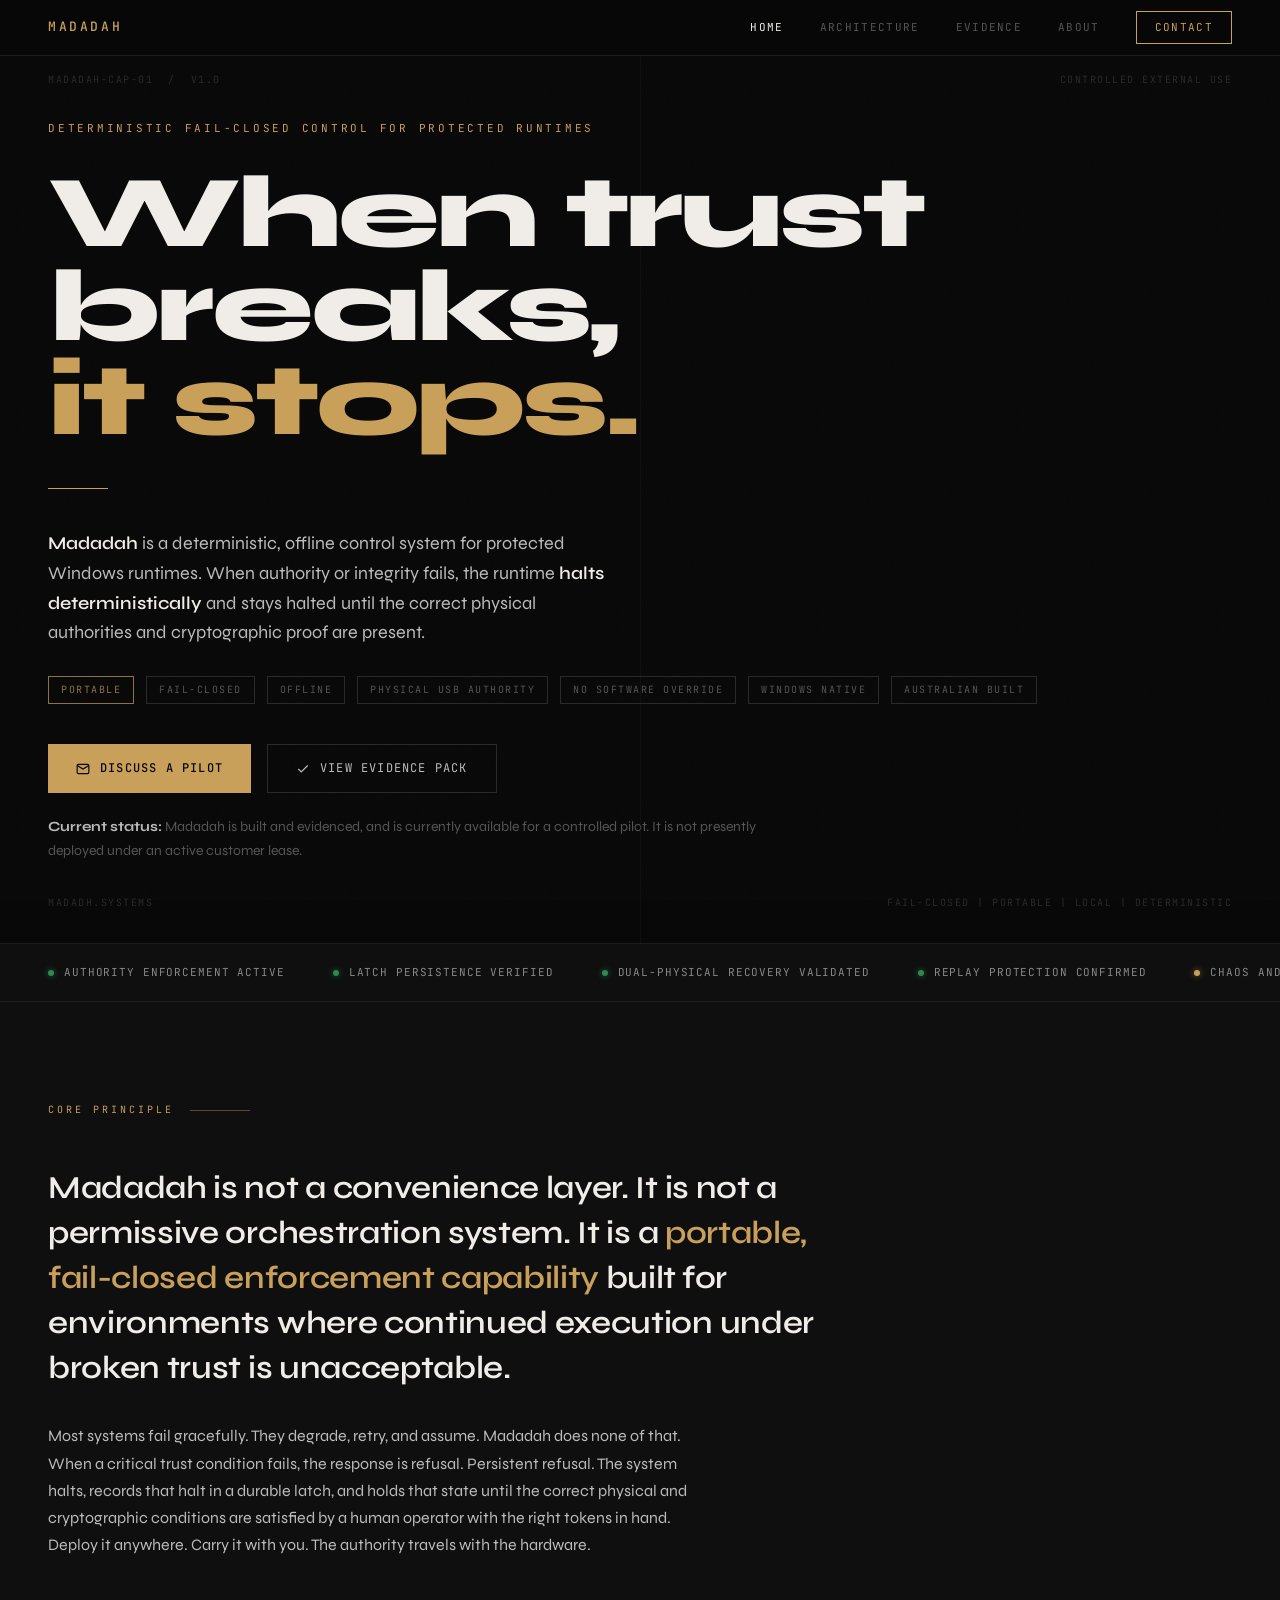
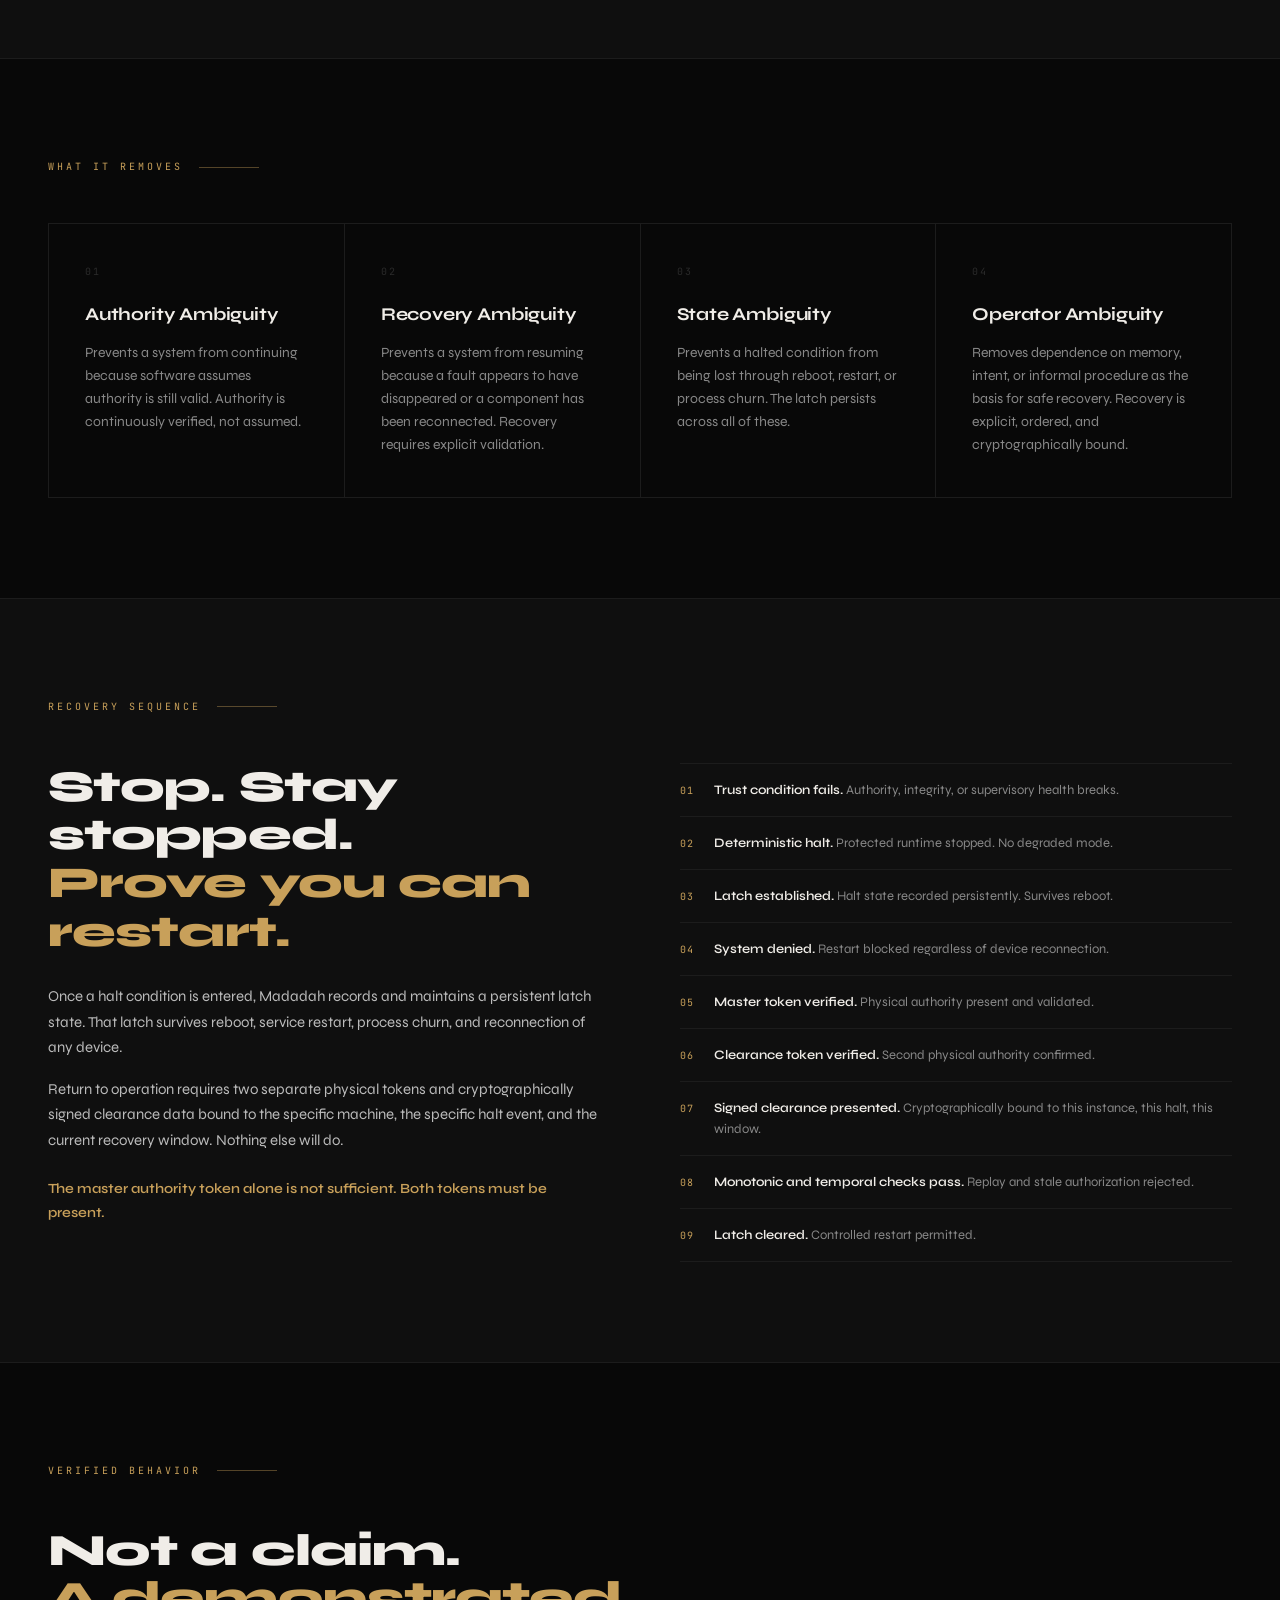
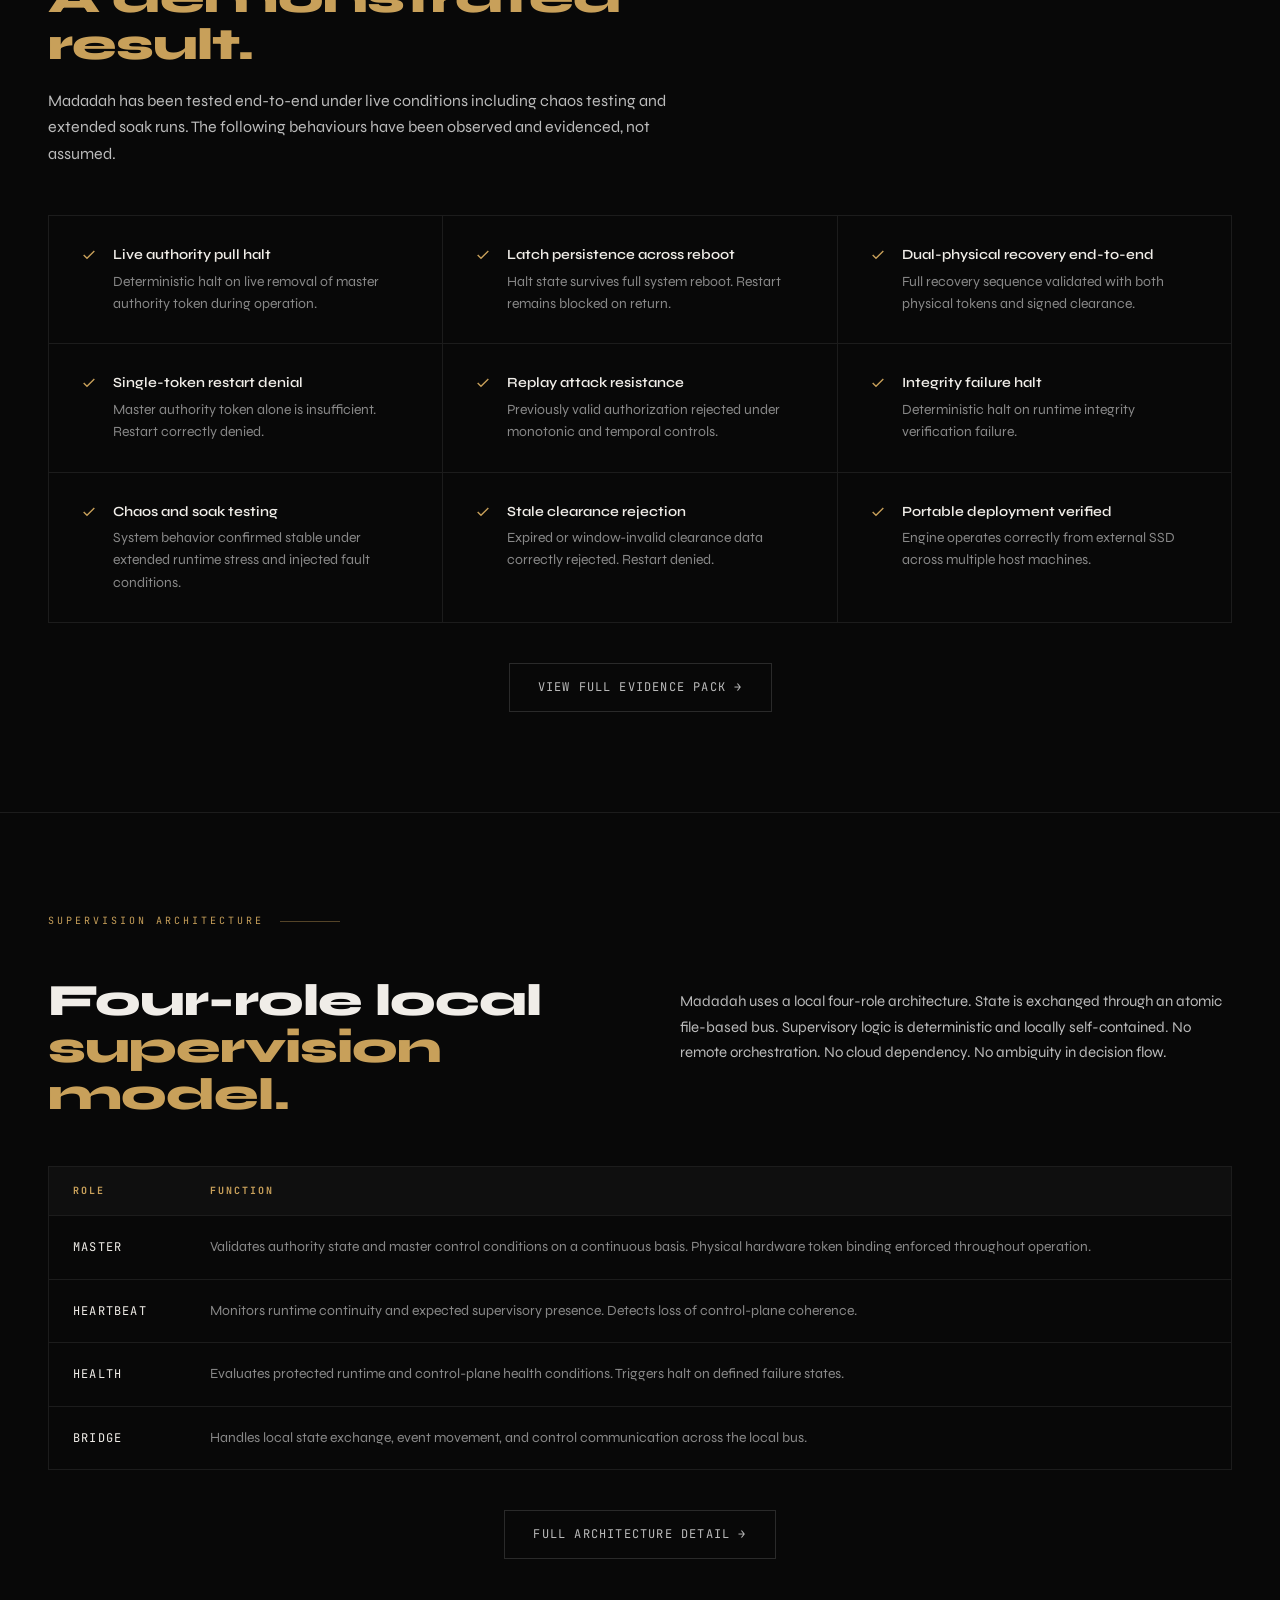
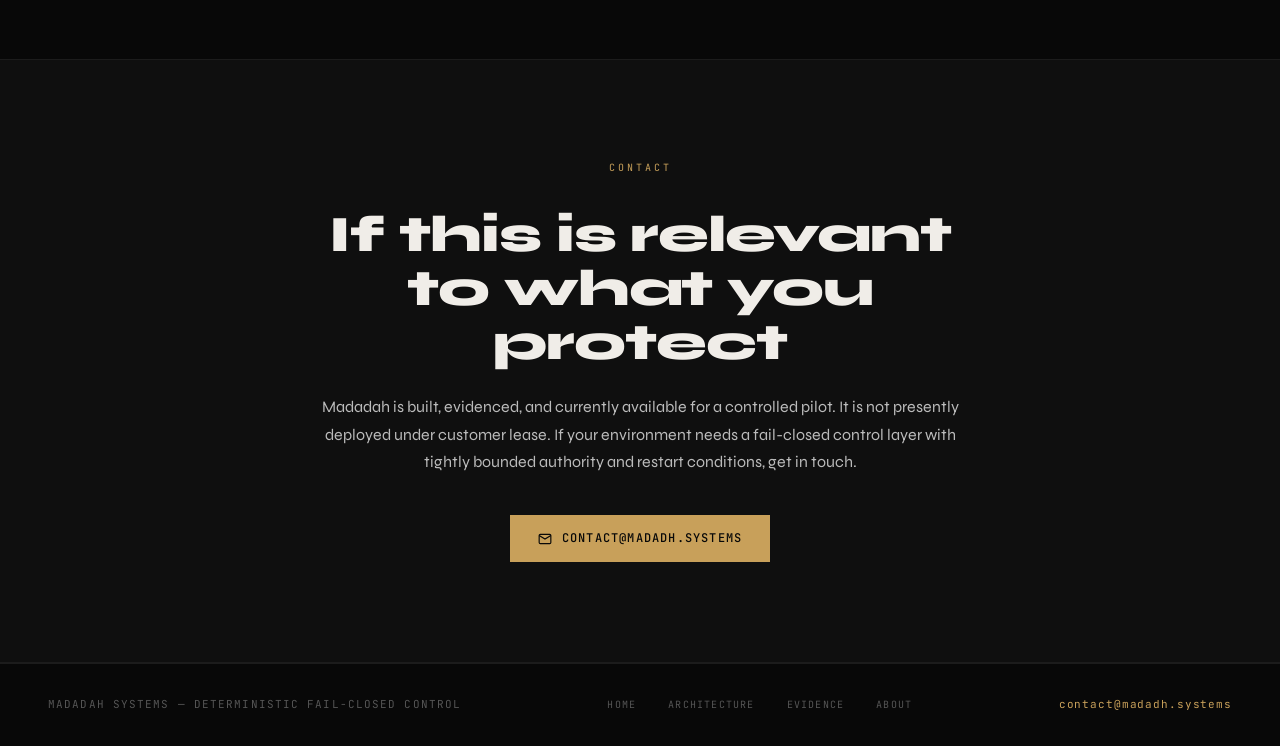
==== commit 5a9298f0: "Update home page" ====
--- a/index.html
+++ b/index.html
@@ -4,106 +4,34 @@
 <meta charset="UTF-8">
 <meta name="viewport" content="width=device-width, initial-scale=1.0">
 <meta name="color-scheme" content="dark">
-<title>MADADH - Deterministic Fail-Closed Control</title>
+<meta name="description" content="Madadah Systems builds deterministic, offline fail-closed control for protected Windows runtimes, using physical authority, persistent halt enforcement, and controlled recovery.">
+<link rel="canonical" href="https://madadh.systems/">
+<meta property="og:title" content="Madadah Systems | Deterministic fail-closed control">
+<meta property="og:description" content="Deterministic, offline fail-closed control for protected Windows runtimes.">
+<meta property="og:type" content="website">
+<meta property="og:url" content="https://madadh.systems/">
+<title>Madadah Systems | Deterministic fail-closed control</title>
 <script>document.documentElement.classList.add('js');</script>
+<script type="application/ld+json">
+{
+  "@context": "https://schema.org",
+  "@type": "WebSite",
+  "name": "Madadah Systems",
+  "alternateName": ["Madadah", "madadh.systems"],
+  "url": "https://madadh.systems/"
+}
+</script>
+<script type="application/ld+json">
+{
+  "@context": "https://schema.org",
+  "@type": "Organization",
+  "name": "Madadah Systems",
+  "url": "https://madadh.systems/",
+  "email": "contact@madadh.systems"
+}
+</script>
+<link rel="stylesheet" href="style.css">
 <style>
-  *, *::before, *::after { box-sizing: border-box; margin: 0; padding: 0; }
-
-  :root {
-    --black:   #080808;
-    --off:     #0f0f0f;
-    --border:  #1c1c1c;
-    --dim:     #2a2a2a;
-    --muted:   #555;
-    --mid:     #888;
-    --light:   #bbb;
-    --white:   #f0ede8;
-    --amber:   #c8a05a;
-    --amber2:  #e8b96a;
-    --red:     #8b2020;
-    --redglow: rgba(139,32,32,0.15);
-  }
-
-  html { scroll-behavior: auto; }
-
-  body {
-    background: var(--black);
-    color: var(--white);
-    font-family: 'Syne', Inter, 'Segoe UI', Arial, sans-serif;
-    font-weight: 400;
-    line-height: 1.6;
-    overflow-x: hidden;
-  }
-
-  /* ---- NOISE OVERLAY ---- */
-  body::before {
-    content: '';
-    position: fixed;
-    inset: 0;
-    background-image: url("data:image/svg+xml,%3Csvg viewBox='0 0 256 256' xmlns='http://www.w3.org/2000/svg'%3E%3Cfilter id='n'%3E%3CfeTurbulence type='fractalNoise' baseFrequency='0.9' numOctaves='4' stitchTiles='stitch'/%3E%3C/filter%3E%3Crect width='100%25' height='100%25' filter='url(%23n)' opacity='0.035'/%3E%3C/svg%3E");
-    background-size: 200px 200px;
-    pointer-events: none;
-    z-index: 0;
-    opacity: 0.6;
-  }
-
-  /* ---- TOP BAR ---- */
-  header {
-    position: fixed;
-    top: 0; left: 0; right: 0;
-    z-index: 100;
-    border-bottom: 1px solid var(--border);
-    background: rgba(8,8,8,0.92);
-    backdrop-filter: blur(12px);
-    padding: 0 48px;
-    height: 56px;
-    display: flex;
-    align-items: center;
-    justify-content: space-between;
-  }
-
-  .logo {
-    font-family: 'JetBrains Mono', 'SFMono-Regular', Consolas, 'Liberation Mono', Menlo, monospace;
-    font-weight: 500;
-    font-size: 13px;
-    letter-spacing: 0.2em;
-    color: var(--amber);
-    text-transform: uppercase;
-    text-decoration: none;
-  }
-
-  nav {
-    display: flex;
-    gap: 36px;
-    align-items: center;
-  }
-
-  nav a {
-    font-family: 'JetBrains Mono', 'SFMono-Regular', Consolas, 'Liberation Mono', Menlo, monospace;
-    font-size: 11px;
-    letter-spacing: 0.12em;
-    text-transform: uppercase;
-    color: var(--muted);
-    text-decoration: none;
-    transition: color 0.2s;
-  }
-
-  nav a:hover { color: var(--white); }
-
-  .nav-contact {
-    border: 1px solid var(--dim);
-    padding: 7px 18px;
-    color: var(--amber) !important;
-    border-color: var(--amber) !important;
-    transition: background 0.2s, color 0.2s !important;
-  }
-
-  .nav-contact:hover {
-    background: var(--amber) !important;
-    color: var(--black) !important;
-  }
-
-  /* ---- HERO ---- */
   .hero {
     min-height: 100vh;
     display: flex;
@@ -112,12 +40,12 @@
     padding: 120px 48px 80px;
     position: relative;
     border-bottom: 1px solid var(--border);
+    z-index: 1;
   }
 
   .hero-grid-line {
     position: absolute;
-    top: 0; bottom: 0;
-    left: 50%;
+    top: 0; bottom: 0; left: 50%;
     width: 1px;
     background: var(--border);
     opacity: 0.4;
@@ -125,7 +53,7 @@
 
   .hero-corner {
     position: absolute;
-    font-family: 'JetBrains Mono', 'SFMono-Regular', Consolas, 'Liberation Mono', Menlo, monospace;
+    font-family: 'JetBrains Mono', monospace;
     font-size: 10px;
     letter-spacing: 0.15em;
     color: var(--dim);
@@ -138,7 +66,7 @@
   .hero-corner.br { bottom: 32px; right: 48px; text-align: right; }
 
   .hero-eyebrow {
-    font-family: 'JetBrains Mono', 'SFMono-Regular', Consolas, 'Liberation Mono', Menlo, monospace;
+    font-family: 'JetBrains Mono', monospace;
     font-size: 11px;
     letter-spacing: 0.25em;
     text-transform: uppercase;
@@ -158,14 +86,10 @@
     animation: fadeUp 0.8s ease forwards 0.4s;
   }
 
-  .hero-title em {
-    font-style: normal;
-    color: var(--amber);
-  }
+  .hero-title em { font-style: normal; color: var(--amber); }
 
   .hero-rule {
-    width: 60px;
-    height: 1px;
+    width: 60px; height: 1px;
     background: var(--amber);
     margin: 40px 0;
     opacity: 0;
@@ -174,7 +98,6 @@
 
   .hero-sub {
     font-size: 18px;
-    font-weight: 400;
     color: var(--light);
     max-width: 560px;
     line-height: 1.65;
@@ -182,133 +105,42 @@
     animation: fadeUp 0.8s ease forwards 0.7s;
   }
 
-  .hero-sub strong {
-    color: var(--white);
-    font-weight: 600;
+  .hero-sub strong { color: var(--white); font-weight: 600; }
+
+  .hero-tags {
+    display: flex;
+    gap: 12px;
+    flex-wrap: wrap;
+    margin-top: 28px;
+    opacity: 0;
+    animation: fadeUp 0.8s ease forwards 0.8s;
+  }
+
+  .hero-tag {
+    font-family: 'JetBrains Mono', monospace;
+    font-size: 10px;
+    letter-spacing: 0.15em;
+    text-transform: uppercase;
+    color: var(--muted);
+    border: 1px solid var(--dim);
+    padding: 5px 12px;
+  }
+
+  .hero-tag.highlight {
+    color: var(--amber);
+    border-color: var(--amber);
+    opacity: 0.7;
   }
 
   .hero-actions {
     display: flex;
     gap: 16px;
-    margin-top: 48px;
+    margin-top: 40px;
     opacity: 0;
     animation: fadeUp 0.8s ease forwards 0.9s;
   }
 
-  .btn-primary {
-    display: inline-flex;
-    align-items: center;
-    gap: 10px;
-    background: var(--amber);
-    color: var(--black);
-    font-family: 'JetBrains Mono', 'SFMono-Regular', Consolas, 'Liberation Mono', Menlo, monospace;
-    font-size: 12px;
-    font-weight: 500;
-    letter-spacing: 0.1em;
-    text-transform: uppercase;
-    text-decoration: none;
-    padding: 14px 28px;
-    transition: background 0.2s, transform 0.15s;
-  }
-
-  .btn-primary:hover {
-    background: var(--amber2);
-    transform: translateY(-1px);
-  }
-
-  .btn-secondary {
-    display: inline-flex;
-    align-items: center;
-    gap: 10px;
-    border: 1px solid var(--dim);
-    color: var(--light);
-    font-family: 'JetBrains Mono', 'SFMono-Regular', Consolas, 'Liberation Mono', Menlo, monospace;
-    font-size: 12px;
-    font-weight: 400;
-    letter-spacing: 0.1em;
-    text-transform: uppercase;
-    text-decoration: none;
-    padding: 14px 28px;
-    transition: border-color 0.2s, color 0.2s, transform 0.15s;
-  }
-
-  .btn-secondary:hover {
-    border-color: var(--light);
-    color: var(--white);
-    transform: translateY(-1px);
-  }
-
-  /* ---- STATUS STRIP ---- */
-  .status-strip {
-    border-bottom: 1px solid var(--border);
-    padding: 20px 48px;
-    display: flex;
-    gap: 48px;
-    overflow-x: auto;
-    background: var(--off);
-  }
-
-  .status-item {
-    display: flex;
-    align-items: center;
-    gap: 10px;
-    white-space: nowrap;
-    font-family: 'JetBrains Mono', 'SFMono-Regular', Consolas, 'Liberation Mono', Menlo, monospace;
-    font-size: 11px;
-    letter-spacing: 0.08em;
-    color: var(--mid);
-    text-transform: uppercase;
-  }
-
-  .status-dot {
-    width: 6px;
-    height: 6px;
-    border-radius: 50%;
-    background: #2d8a4e;
-    box-shadow: 0 0 6px rgba(45,138,78,0.7);
-    flex-shrink: 0;
-  }
-
-  .status-dot.amber {
-    background: var(--amber);
-    box-shadow: 0 0 6px rgba(200,160,90,0.6);
-  }
-
-  /* ---- SECTION BASE ---- */
-  section {
-    padding: 100px 48px;
-    border-bottom: 1px solid var(--border);
-  }
-
-  .section-label {
-    font-family: 'JetBrains Mono', 'SFMono-Regular', Consolas, 'Liberation Mono', Menlo, monospace;
-    font-size: 10px;
-    letter-spacing: 0.3em;
-    text-transform: uppercase;
-    color: var(--amber);
-    margin-bottom: 48px;
-    display: flex;
-    align-items: center;
-    gap: 16px;
-  }
-
-  .section-label::after {
-    content: '';
-    flex: 1;
-    max-width: 60px;
-    height: 1px;
-    background: var(--amber);
-    opacity: 0.4;
-  }
-
-  /* ---- PRINCIPLE ---- */
-  .principle-section {
-    background: var(--off);
-  }
-
-  .principle-inner {
-    max-width: 800px;
-  }
+  .principle-section { background: var(--off); }
 
   .principle-text {
     font-size: clamp(22px, 3vw, 32px);
@@ -316,11 +148,10 @@
     line-height: 1.4;
     letter-spacing: -0.01em;
     color: var(--white);
-  }
-
-  .principle-text span {
-    color: var(--amber);
-  }
+    max-width: 800px;
+  }
+
+  .principle-text span { color: var(--amber); }
 
   .principle-detail {
     margin-top: 32px;
@@ -330,7 +161,6 @@
     max-width: 640px;
   }
 
-  /* ---- FOUR PILLARS ---- */
   .pillars-grid {
     display: grid;
     grid-template-columns: repeat(auto-fit, minmax(260px, 1fr));
@@ -363,7 +193,7 @@
   .pillar:hover::before { transform: scaleX(1); }
 
   .pillar-num {
-    font-family: 'JetBrains Mono', 'SFMono-Regular', Consolas, 'Liberation Mono', Menlo, monospace;
+    font-family: 'JetBrains Mono', monospace;
     font-size: 10px;
     letter-spacing: 0.2em;
     color: var(--dim);
@@ -379,16 +209,9 @@
     color: var(--white);
   }
 
-  .pillar-body {
-    font-size: 14px;
-    color: var(--mid);
-    line-height: 1.65;
-  }
-
-  /* ---- HALT MODEL ---- */
-  .halt-section {
-    background: var(--off);
-  }
+  .pillar-body { font-size: 14px; color: var(--mid); line-height: 1.65; }
+
+  .halt-section { background: var(--off); }
 
   .halt-layout {
     display: grid;
@@ -398,17 +221,14 @@
   }
 
   .halt-left h2 {
-    font-size: clamp(28px, 3.5vw, 42px);
-    font-weight: 700;
+    font-size: clamp(28px, 3.5vw, 44px);
+    font-weight: 800;
+    line-height: 1.1;
     letter-spacing: -0.02em;
-    line-height: 1.2;
-    margin-bottom: 24px;
-  }
-
-  .halt-left h2 em {
-    font-style: normal;
-    color: var(--amber);
-  }
+    margin-bottom: 28px;
+  }
+
+  .halt-left h2 em { font-style: normal; color: var(--amber); }
 
   .halt-left p {
     font-size: 15px;
@@ -417,72 +237,46 @@
     margin-bottom: 16px;
   }
 
-  .halt-sequence {
-    display: flex;
-    flex-direction: column;
-    gap: 0;
-  }
+  .halt-sequence { display: flex; flex-direction: column; gap: 0; }
 
   .halt-step {
     display: flex;
     gap: 20px;
-    padding: 18px 0;
+    padding: 16px 0;
     border-bottom: 1px solid var(--border);
-    position: relative;
-  }
-
-  .halt-step:last-child { border-bottom: none; }
+    align-items: flex-start;
+  }
+
+  .halt-step:first-child { border-top: 1px solid var(--border); }
 
   .step-num {
-    font-family: 'JetBrains Mono', 'SFMono-Regular', Consolas, 'Liberation Mono', Menlo, monospace;
+    font-family: 'JetBrains Mono', monospace;
     font-size: 10px;
     letter-spacing: 0.1em;
     color: var(--amber);
-    width: 28px;
     flex-shrink: 0;
-    padding-top: 2px;
-  }
-
-  .step-text {
-    font-size: 14px;
-    color: var(--light);
-    line-height: 1.5;
-  }
-
-  .step-text strong {
-    color: var(--white);
-    font-weight: 600;
-  }
-
-  /* ---- VERIFIED ---- */
-  .verified-section { }
-
-  .verified-intro {
-    max-width: 600px;
-    margin-bottom: 56px;
-  }
+    margin-top: 3px;
+  }
+
+  .step-text { font-size: 13px; color: var(--mid); line-height: 1.55; }
+  .step-text strong { color: var(--white); font-weight: 600; }
+
+  .verified-intro { max-width: 640px; margin-bottom: 48px; }
 
   .verified-intro h2 {
-    font-size: clamp(28px, 3.5vw, 42px);
-    font-weight: 700;
+    font-size: clamp(28px, 3.5vw, 48px);
+    font-weight: 800;
+    line-height: 1.05;
     letter-spacing: -0.02em;
-    margin-bottom: 16px;
-  }
-
-  .verified-intro h2 em {
-    font-style: normal;
-    color: var(--amber);
-  }
-
-  .verified-intro p {
-    font-size: 15px;
-    color: var(--light);
-    line-height: 1.7;
-  }
+    margin-bottom: 20px;
+  }
+
+  .verified-intro h2 em { font-style: normal; color: var(--amber); }
+  .verified-intro p { font-size: 16px; color: var(--light); line-height: 1.65; }
 
   .verified-grid {
     display: grid;
-    grid-template-columns: repeat(auto-fit, minmax(300px, 1fr));
+    grid-template-columns: repeat(auto-fit, minmax(320px, 1fr));
     gap: 1px;
     background: var(--border);
     border: 1px solid var(--border);
@@ -490,66 +284,42 @@
 
   .verified-item {
     background: var(--black);
-    padding: 32px 32px;
+    padding: 28px 32px;
     display: flex;
-    gap: 20px;
+    gap: 16px;
+    align-items: flex-start;
     transition: background 0.2s;
   }
 
   .verified-item:hover { background: var(--off); }
 
   .check-icon {
-    width: 20px;
-    height: 20px;
+    width: 16px; height: 16px;
+    color: var(--amber);
     flex-shrink: 0;
-    margin-top: 1px;
-    color: var(--amber);
-  }
-
-  .verified-text {
-    font-size: 14px;
-    color: var(--light);
-    line-height: 1.55;
-  }
-
-  .verified-text strong {
-    display: block;
-    color: var(--white);
-    font-weight: 600;
-    font-size: 15px;
-    margin-bottom: 4px;
-  }
-
-  /* ---- ROLES ---- */
-  .roles-section {
-    background: var(--off);
-  }
+    margin-top: 3px;
+  }
+
+  .verified-text { font-size: 14px; color: var(--mid); line-height: 1.6; }
+  .verified-text strong { display: block; color: var(--white); font-weight: 600; margin-bottom: 4px; font-size: 14px; }
 
   .roles-header {
     display: grid;
     grid-template-columns: 1fr 1fr;
     gap: 80px;
-    margin-bottom: 56px;
-    align-items: end;
+    align-items: start;
+    margin-bottom: 48px;
   }
 
   .roles-header h2 {
-    font-size: clamp(28px, 3.5vw, 42px);
-    font-weight: 700;
+    font-size: clamp(28px, 3.5vw, 48px);
+    font-weight: 800;
+    line-height: 1.05;
     letter-spacing: -0.02em;
-    line-height: 1.2;
-  }
-
-  .roles-header h2 em {
-    font-style: normal;
-    color: var(--amber);
-  }
-
-  .roles-header p {
-    font-size: 15px;
-    color: var(--light);
-    line-height: 1.7;
-  }
+  }
+
+  .roles-header h2 em { font-style: normal; color: var(--amber); }
+  .roles-header p { font-size: 15px; color: var(--light); line-height: 1.7; margin-top: 12px; }
 
   .roles-table {
     width: 100%;
@@ -558,278 +328,102 @@
   }
 
   .roles-table th {
-    font-family: 'JetBrains Mono', 'SFMono-Regular', Consolas, 'Liberation Mono', Menlo, monospace;
+    font-family: 'JetBrains Mono', monospace;
     font-size: 10px;
     letter-spacing: 0.2em;
     text-transform: uppercase;
-    color: var(--muted);
-    padding: 14px 24px;
+    color: var(--amber);
     text-align: left;
+    padding: 16px 24px;
     border-bottom: 1px solid var(--border);
-    background: var(--black);
+    background: var(--off);
   }
 
   .roles-table td {
     padding: 20px 24px;
     font-size: 14px;
-    color: var(--light);
+    color: var(--mid);
+    line-height: 1.6;
     border-bottom: 1px solid var(--border);
-    line-height: 1.5;
     vertical-align: top;
   }
 
   .roles-table tr:last-child td { border-bottom: none; }
-
-  .roles-table tr:hover td { background: rgba(200,160,90,0.03); }
+  .roles-table tr:hover td { background: var(--off); }
 
   .role-name {
-    font-family: 'JetBrains Mono', 'SFMono-Regular', Consolas, 'Liberation Mono', Menlo, monospace;
-    font-size: 13px;
-    font-weight: 500;
-    color: var(--amber);
+    font-family: 'JetBrains Mono', monospace;
+    font-size: 12px;
+    letter-spacing: 0.1em;
+    color: var(--white);
+    text-transform: uppercase;
     white-space: nowrap;
   }
 
-  /* ---- CTA ---- */
-  .cta-section {
+  .cta-section { background: var(--off); }
+
+  .cta-inner {
+    max-width: 640px;
+    margin: 0 auto;
     text-align: center;
-    padding: 120px 48px;
-    position: relative;
-    overflow: hidden;
-  }
-
-  .cta-section::before {
-    content: 'MADADH';
-    position: absolute;
-    top: 50%;
-    left: 50%;
-    transform: translate(-50%, -50%);
-    font-size: clamp(120px, 20vw, 260px);
-    font-weight: 800;
-    letter-spacing: -0.04em;
-    color: transparent;
-    -webkit-text-stroke: 1px var(--border);
-    white-space: nowrap;
-    pointer-events: none;
-    user-select: none;
-  }
-
-  .cta-inner {
-    position: relative;
-    z-index: 1000;
-    max-width: 600px;
-    margin: 0 auto;
   }
 
   .cta-eyebrow {
-    font-family: 'JetBrains Mono', 'SFMono-Regular', Consolas, 'Liberation Mono', Menlo, monospace;
-    font-size: 11px;
-    letter-spacing: 0.25em;
+    font-family: 'JetBrains Mono', monospace;
+    font-size: 10px;
+    letter-spacing: 0.3em;
     text-transform: uppercase;
     color: var(--amber);
+    margin-bottom: 32px;
+  }
+
+  .cta-inner h2 {
+    font-size: clamp(32px, 4vw, 56px);
+    font-weight: 800;
+    line-height: 1.05;
+    letter-spacing: -0.02em;
     margin-bottom: 24px;
   }
 
-  .cta-section h2 {
-    font-size: clamp(32px, 4vw, 52px);
-    font-weight: 800;
-    letter-spacing: -0.03em;
-    line-height: 1.1;
-    margin-bottom: 20px;
-  }
-
-  .cta-section p {
+  .cta-inner p {
     font-size: 16px;
     color: var(--light);
-    line-height: 1.65;
+    line-height: 1.7;
     margin-bottom: 40px;
-  }
-
-  .cta-section .btn-primary {
-    display: inline-flex;
-    position: relative;
-    z-index: 1000;
-  }
-  footer {
-    padding: 32px 48px;
-    border-top: 1px solid var(--border);
-    display: flex;
-    justify-content: space-between;
-    align-items: center;
-  }
-
-  .footer-brand {
-    font-family: 'JetBrains Mono', 'SFMono-Regular', Consolas, 'Liberation Mono', Menlo, monospace;
-    font-size: 12px;
-    letter-spacing: 0.15em;
-    color: var(--muted);
-    text-transform: uppercase;
-  }
-
-  .footer-right {
-    font-family: 'JetBrains Mono', 'SFMono-Regular', Consolas, 'Liberation Mono', Menlo, monospace;
-    font-size: 11px;
-    color: var(--muted);
-    letter-spacing: 0.08em;
-  }
-
-  .footer-right a {
-    color: var(--amber);
-    text-decoration: none;
-  }
-
-  .footer-right a:hover {
-    color: var(--amber2);
-  }
-
-
-  a, button {
-    -webkit-tap-highlight-color: transparent;
-  }
-
-  a:focus-visible,
-  button:focus-visible {
-    outline: 2px solid var(--amber2);
-    outline-offset: 3px;
-  }
-
-  section[id] {
-    scroll-margin-top: 76px;
   }
 
   .cta-fallback {
     margin-top: 16px;
-    font-family: 'JetBrains Mono', 'SFMono-Regular', Consolas, 'Liberation Mono', Menlo, monospace;
+    font-family: 'JetBrains Mono', monospace;
     font-size: 12px;
     letter-spacing: 0.04em;
     color: var(--mid);
     line-height: 1.6;
   }
 
-  .cta-fallback a {
-    color: var(--amber);
-    text-decoration: none;
-  }
-
-  .cta-fallback a:hover {
-    color: var(--amber2);
-  }
-
-  .js .reveal {
-    opacity: 0;
-    transform: translateY(24px);
-    transition: opacity 0.7s ease, transform 0.7s ease;
-  }
-
-  .reveal {
-    opacity: 1;
-    transform: none;
-  }
-
-  /* ---- ANIMATIONS ---- */
-  @keyframes fadeUp {
-    from { opacity: 0; transform: translateY(20px); }
-    to   { opacity: 1; transform: translateY(0); }
-  }
-
-  .reveal.visible {
-    opacity: 1;
-    transform: translateY(0);
-  }
-
-  /* ---- RESPONSIVE ---- */
+  .cta-fallback a { color: var(--amber); text-decoration: none; }
+
   @media (max-width: 900px) {
-    header {
-      padding: 0 24px;
-      align-items: flex-start;
-      height: 98px;
-      padding-top: 14px;
-    }
-
-    nav {
-      position: absolute;
-      left: 24px;
-      right: 24px;
-      bottom: 12px;
-      display: flex;
-      gap: 18px;
-      overflow-x: auto;
-      padding-bottom: 2px;
-      justify-content: flex-start;
-      scrollbar-width: none;
-      -ms-overflow-style: none;
-    }
-
-    nav::-webkit-scrollbar {
-      display: none;
-    }
-
-    nav a {
-      white-space: nowrap;
-      flex-shrink: 0;
-    }
-
     .hero { padding: 140px 24px 60px; }
-    section { padding: 72px 24px; }
-    section[id] { scroll-margin-top: 118px; }
-    .status-strip { padding: 16px 24px; }
+    .hero-corner.tr, .hero-corner.br { display: none; }
     .halt-layout { grid-template-columns: 1fr; gap: 48px; }
     .roles-header { grid-template-columns: 1fr; gap: 24px; }
-    .roles-table {
-      display: block;
-      overflow-x: auto;
-      white-space: nowrap;
-    }
-    .roles-table th,
-    .roles-table td {
-      white-space: normal;
-      min-width: 220px;
-    }
-    .hero-actions {
-      flex-direction: column;
-      align-items: stretch;
-    }
-    .hero-actions a {
-      justify-content: center;
-    }
-    footer { padding: 24px; flex-direction: column; gap: 12px; text-align: center; }
+    .roles-table { display: block; overflow-x: auto; }
+    .hero-actions { flex-direction: column; align-items: stretch; }
+    .hero-actions a { justify-content: center; }
     .cta-section { padding: 80px 24px; }
-    .hero-corner.tr, .hero-corner.br { display: none; }
-  }
-
-  @media (prefers-reduced-motion: reduce) {
-    html { scroll-behavior: auto; }
-
-    *, *::before, *::after {
-      animation-duration: 0.01ms !important;
-      animation-iteration-count: 1 !important;
-      transition-duration: 0.01ms !important;
-      scroll-behavior: auto !important;
-    }
-
-    .hero-eyebrow,
-    .hero-title,
-    .hero-rule,
-    .hero-sub,
-    .hero-actions,
-    .reveal,
-    .reveal.visible {
-      opacity: 1 !important;
-      transform: none !important;
-      animation: none !important;
-    }
   }
 </style>
 </head>
 <body>
 
-<!-- HEADER -->
 <header>
-  <a class="logo" href="#" aria-label="MADADH home">MADADH</a>
+  <a class="logo" href="index.html" aria-label="Madadah home">Madadah</a>
   <nav>
-    <a href="#model" onclick="event.preventDefault();document.getElementById('model').scrollIntoView({behavior:'smooth'});">How It Works</a>
-    <a href="#verified" onclick="event.preventDefault();document.getElementById('verified').scrollIntoView({behavior:'smooth'});">Verified</a>
-    <a href="#roles" onclick="event.preventDefault();document.getElementById('roles').scrollIntoView({behavior:'smooth'});">Architecture</a>
+    <a href="index.html" class="active">Home</a>
+    <a href="architecture/index.html">Architecture</a>
+    <a href="evidence/index.html">Evidence</a>
+    <a href="about/index.html">About</a>
     <a href="#contact" onclick="event.preventDefault();document.getElementById('contact').scrollIntoView({behavior:'smooth'});" class="nav-contact">Contact</a>
   </nav>
 </header>
@@ -837,12 +431,12 @@
 <!-- HERO -->
 <section class="hero">
   <div class="hero-grid-line"></div>
-  <div class="hero-corner tl">MADADH-CAP-01 &nbsp;/&nbsp; v1.0</div>
+  <div class="hero-corner tl">Madadah-CAP-01 &nbsp;/&nbsp; v1.0</div>
   <div class="hero-corner tr">Controlled External Use</div>
   <div class="hero-corner bl">madadh.systems</div>
-  <div class="hero-corner br">Fail-Closed | Local | Deterministic</div>
-
-  <div class="hero-eyebrow">Deterministic Fail-Closed Control System</div>
+  <div class="hero-corner br">Fail-Closed | Portable | Local | Deterministic</div>
+
+  <div class="hero-eyebrow">Deterministic fail-closed control for protected runtimes</div>
 
   <h1 class="hero-title">
     When trust<br>breaks,<br><em>it stops.</em>
@@ -851,21 +445,32 @@
   <div class="hero-rule"></div>
 
   <p class="hero-sub">
-    MADADH enforces a single hard rule: when authority or integrity fails the protected runtime
-    <strong>halts deterministically</strong>. It stays halted. It does not resume until the correct
-    physical authorities and cryptographic validation are present.
+    <strong>Madadah</strong> is a deterministic, offline control system for protected Windows runtimes. When authority or integrity fails, the runtime <strong>halts deterministically</strong> and stays halted until the correct physical authorities and cryptographic proof are present.
   </p>
+
+  <div class="hero-tags">
+    <span class="hero-tag highlight">Portable</span>
+    <span class="hero-tag">Fail-Closed</span>
+    <span class="hero-tag">Offline</span>
+    <span class="hero-tag">Physical USB Authority</span>
+    <span class="hero-tag">No Software Override</span>
+    <span class="hero-tag">Windows Native</span>
+    <span class="hero-tag">Australian Built</span>
+  </div>
 
   <div class="hero-actions">
     <a href="#contact" class="btn-primary" onclick="event.preventDefault();document.getElementById('contact').scrollIntoView({behavior:'smooth'});">
-      <svg width="14" height="14" viewBox="0 0 24 24" fill="none" stroke="currentColor" stroke-width="2"><path d="M4 4h16c1.1 0 2 .9 2 2v12c0 1.1-.9 2-2 2H4c-1.1 0-2-.9-2-2V6c0-1.1.9-2 2-2z"/><polyline points="22,6 12,12 2,6"/></svg>
-      Get in Touch
+      <svg width="14" height="14" viewBox="0 0 24 24" fill="none" stroke="currentColor" stroke-width="2" aria-hidden="true"><path d="M4 4h16c1.1 0 2 .9 2 2v12c0 1.1-.9 2-2 2H4c-1.1 0-2-.9-2-2V6c0-1.1.9-2 2-2z"/><polyline points="22,6 12,12 2,6"/></svg>
+      Discuss a Pilot
     </a>
-    <a href="#model" class="btn-secondary" onclick="event.preventDefault();document.getElementById('model').scrollIntoView({behavior:'smooth'});">
-      <svg width="14" height="14" viewBox="0 0 24 24" fill="none" stroke="currentColor" stroke-width="2"><circle cx="12" cy="12" r="10"/><polyline points="12,6 12,12 16,14"/></svg>
-      View Recovery Sequence
+    <a href="evidence/index.html" class="btn-secondary">
+      <svg width="14" height="14" viewBox="0 0 24 24" fill="none" stroke="currentColor" stroke-width="2" aria-hidden="true"><polyline points="20,6 9,17 4,12"/></svg>
+      View Evidence Pack
     </a>
   </div>
+  <p style="margin-top: 22px; max-width: 760px; color: var(--muted); font-size: 14px; line-height: 1.7;">
+    <strong style="color: var(--light);">Current status:</strong> Madadah is built and evidenced, and is currently available for a controlled pilot. It is not presently deployed under an active customer lease.
+  </p>
 </section>
 
 <!-- STATUS STRIP -->
@@ -875,6 +480,7 @@
   <div class="status-item"><span class="status-dot"></span> Dual-Physical Recovery Validated</div>
   <div class="status-item"><span class="status-dot"></span> Replay Protection Confirmed</div>
   <div class="status-item"><span class="status-dot amber"></span> Chaos and Soak Testing Passed</div>
+  <div class="status-item"><span class="status-dot"></span> Portable — Runs from External SSD</div>
 </div>
 
 <!-- PRINCIPLE -->
@@ -882,16 +488,16 @@
   <div class="section-label">Core Principle</div>
   <div class="principle-inner reveal">
     <p class="principle-text">
-      MADADH is not a convenience layer. It is not a permissive orchestration system.
-      It is a local <span>fail-closed enforcement capability</span> built for environments
+      Madadah is not a convenience layer. It is not a permissive orchestration system.
+      It is a <span>portable, fail-closed enforcement capability</span> built for environments
       where continued execution under broken trust is unacceptable.
     </p>
     <p class="principle-detail">
-      Most systems fail gracefully. They degrade, retry, and assume. MADADH does none of that.
+      Most systems fail gracefully. They degrade, retry, and assume. Madadah does none of that.
       When a critical trust condition fails, the response is refusal. Persistent refusal.
       The system halts, records that halt in a durable latch, and holds that state until
       the correct physical and cryptographic conditions are satisfied by a human operator
-      with the right tokens in hand.
+      with the right tokens in hand. Deploy it anywhere. Carry it with you. The authority travels with the hardware.
     </p>
   </div>
 </section>
@@ -929,57 +535,21 @@
   <div class="halt-layout">
     <div class="halt-left reveal">
       <h2>Stop. Stay stopped.<br><em>Prove you can restart.</em></h2>
-      <p>
-        Once a halt condition is entered, MADADH records and maintains a persistent latch state.
-        That latch survives reboot, service restart, process churn, and reconnection of any device.
-      </p>
-      <p>
-        Return to operation requires two separate physical tokens and cryptographically signed
-        clearance data bound to the specific machine, the specific halt event, and the current
-        recovery window. Nothing else will do.
-      </p>
-      <p style="color: var(--amber); font-size: 14px; font-weight: 600; margin-top: 24px;">
-        The master authority token alone is not sufficient. Both tokens must be present.
-      </p>
+      <p>Once a halt condition is entered, Madadah records and maintains a persistent latch state. That latch survives reboot, service restart, process churn, and reconnection of any device.</p>
+      <p>Return to operation requires two separate physical tokens and cryptographically signed clearance data bound to the specific machine, the specific halt event, and the current recovery window. Nothing else will do.</p>
+      <p style="color: var(--amber); font-size: 14px; font-weight: 600; margin-top: 24px;">The master authority token alone is not sufficient. Both tokens must be present.</p>
     </div>
     <div class="halt-right reveal">
       <div class="halt-sequence">
-        <div class="halt-step">
-          <span class="step-num">01</span>
-          <span class="step-text"><strong>Trust condition fails.</strong> Authority, integrity, or supervisory health breaks.</span>
-        </div>
-        <div class="halt-step">
-          <span class="step-num">02</span>
-          <span class="step-text"><strong>Deterministic halt.</strong> Protected runtime stopped. No degraded mode.</span>
-        </div>
-        <div class="halt-step">
-          <span class="step-num">03</span>
-          <span class="step-text"><strong>Latch established.</strong> Halt state recorded persistently. Survives reboot.</span>
-        </div>
-        <div class="halt-step">
-          <span class="step-num">04</span>
-          <span class="step-text"><strong>System denied.</strong> Restart blocked regardless of device reconnection.</span>
-        </div>
-        <div class="halt-step">
-          <span class="step-num">05</span>
-          <span class="step-text"><strong>Master token verified.</strong> Physical authority present and validated.</span>
-        </div>
-        <div class="halt-step">
-          <span class="step-num">06</span>
-          <span class="step-text"><strong>Clearance token verified.</strong> Second physical authority confirmed.</span>
-        </div>
-        <div class="halt-step">
-          <span class="step-num">07</span>
-          <span class="step-text"><strong>Signed clearance presented.</strong> Cryptographically bound to this instance, this halt, this window.</span>
-        </div>
-        <div class="halt-step">
-          <span class="step-num">08</span>
-          <span class="step-text"><strong>Monotonic and temporal checks pass.</strong> Replay and stale authorization rejected.</span>
-        </div>
-        <div class="halt-step">
-          <span class="step-num">09</span>
-          <span class="step-text"><strong>Latch cleared.</strong> Controlled restart permitted.</span>
-        </div>
+        <div class="halt-step"><span class="step-num">01</span><span class="step-text"><strong>Trust condition fails.</strong> Authority, integrity, or supervisory health breaks.</span></div>
+        <div class="halt-step"><span class="step-num">02</span><span class="step-text"><strong>Deterministic halt.</strong> Protected runtime stopped. No degraded mode.</span></div>
+        <div class="halt-step"><span class="step-num">03</span><span class="step-text"><strong>Latch established.</strong> Halt state recorded persistently. Survives reboot.</span></div>
+        <div class="halt-step"><span class="step-num">04</span><span class="step-text"><strong>System denied.</strong> Restart blocked regardless of device reconnection.</span></div>
+        <div class="halt-step"><span class="step-num">05</span><span class="step-text"><strong>Master token verified.</strong> Physical authority present and validated.</span></div>
+        <div class="halt-step"><span class="step-num">06</span><span class="step-text"><strong>Clearance token verified.</strong> Second physical authority confirmed.</span></div>
+        <div class="halt-step"><span class="step-num">07</span><span class="step-text"><strong>Signed clearance presented.</strong> Cryptographically bound to this instance, this halt, this window.</span></div>
+        <div class="halt-step"><span class="step-num">08</span><span class="step-text"><strong>Monotonic and temporal checks pass.</strong> Replay and stale authorization rejected.</span></div>
+        <div class="halt-step"><span class="step-num">09</span><span class="step-text"><strong>Latch cleared.</strong> Controlled restart permitted.</span></div>
       </div>
     </div>
   </div>
@@ -990,108 +560,72 @@
   <div class="section-label">Verified Behavior</div>
   <div class="verified-intro reveal">
     <h2>Not a claim.<br><em>A demonstrated result.</em></h2>
-    <p>
-      MADADH has been tested end-to-end under live conditions including chaos testing and
-      extended soak runs. The following behaviors have been observed and evidenced, not assumed.
-    </p>
+    <p>Madadah has been tested end-to-end under live conditions including chaos testing and extended soak runs. The following behaviours have been observed and evidenced, not assumed.</p>
   </div>
   <div class="verified-grid reveal">
     <div class="verified-item">
-      <svg class="check-icon" viewBox="0 0 24 24" fill="none" stroke="currentColor" stroke-width="2"><polyline points="20,6 9,17 4,12"/></svg>
-      <div class="verified-text">
-        <strong>Live authority pull halt</strong>
-        Deterministic halt on live removal of master authority token during operation.
-      </div>
-    </div>
-    <div class="verified-item">
-      <svg class="check-icon" viewBox="0 0 24 24" fill="none" stroke="currentColor" stroke-width="2"><polyline points="20,6 9,17 4,12"/></svg>
-      <div class="verified-text">
-        <strong>Latch persistence across reboot</strong>
-        Halt state survives full system reboot. Restart remains blocked on return.
-      </div>
-    </div>
-    <div class="verified-item">
-      <svg class="check-icon" viewBox="0 0 24 24" fill="none" stroke="currentColor" stroke-width="2"><polyline points="20,6 9,17 4,12"/></svg>
-      <div class="verified-text">
-        <strong>Dual-physical recovery end-to-end</strong>
-        Full recovery sequence validated with both physical tokens and signed clearance.
-      </div>
-    </div>
-    <div class="verified-item">
-      <svg class="check-icon" viewBox="0 0 24 24" fill="none" stroke="currentColor" stroke-width="2"><polyline points="20,6 9,17 4,12"/></svg>
-      <div class="verified-text">
-        <strong>Single-token restart denial</strong>
-        Master authority token alone is insufficient. Restart correctly denied.
-      </div>
-    </div>
-    <div class="verified-item">
-      <svg class="check-icon" viewBox="0 0 24 24" fill="none" stroke="currentColor" stroke-width="2"><polyline points="20,6 9,17 4,12"/></svg>
-      <div class="verified-text">
-        <strong>Replay attack resistance</strong>
-        Previously valid authorization rejected under monotonic and temporal controls.
-      </div>
-    </div>
-    <div class="verified-item">
-      <svg class="check-icon" viewBox="0 0 24 24" fill="none" stroke="currentColor" stroke-width="2"><polyline points="20,6 9,17 4,12"/></svg>
-      <div class="verified-text">
-        <strong>Integrity failure halt</strong>
-        Deterministic halt on runtime integrity verification failure.
-      </div>
-    </div>
-    <div class="verified-item">
-      <svg class="check-icon" viewBox="0 0 24 24" fill="none" stroke="currentColor" stroke-width="2"><polyline points="20,6 9,17 4,12"/></svg>
-      <div class="verified-text">
-        <strong>Chaos and soak testing</strong>
-        System behavior confirmed stable under extended runtime stress and injected fault conditions.
-      </div>
-    </div>
-    <div class="verified-item">
-      <svg class="check-icon" viewBox="0 0 24 24" fill="none" stroke="currentColor" stroke-width="2"><polyline points="20,6 9,17 4,12"/></svg>
-      <div class="verified-text">
-        <strong>Stale clearance rejection</strong>
-        Expired or window-invalid clearance data correctly rejected. Restart denied.
-      </div>
-    </div>
+      <svg class="check-icon" viewBox="0 0 24 24" fill="none" stroke="currentColor" stroke-width="2" aria-hidden="true"><polyline points="20,6 9,17 4,12"/></svg>
+      <div class="verified-text"><strong>Live authority pull halt</strong>Deterministic halt on live removal of master authority token during operation.</div>
+    </div>
+    <div class="verified-item">
+      <svg class="check-icon" viewBox="0 0 24 24" fill="none" stroke="currentColor" stroke-width="2" aria-hidden="true"><polyline points="20,6 9,17 4,12"/></svg>
+      <div class="verified-text"><strong>Latch persistence across reboot</strong>Halt state survives full system reboot. Restart remains blocked on return.</div>
+    </div>
+    <div class="verified-item">
+      <svg class="check-icon" viewBox="0 0 24 24" fill="none" stroke="currentColor" stroke-width="2" aria-hidden="true"><polyline points="20,6 9,17 4,12"/></svg>
+      <div class="verified-text"><strong>Dual-physical recovery end-to-end</strong>Full recovery sequence validated with both physical tokens and signed clearance.</div>
+    </div>
+    <div class="verified-item">
+      <svg class="check-icon" viewBox="0 0 24 24" fill="none" stroke="currentColor" stroke-width="2" aria-hidden="true"><polyline points="20,6 9,17 4,12"/></svg>
+      <div class="verified-text"><strong>Single-token restart denial</strong>Master authority token alone is insufficient. Restart correctly denied.</div>
+    </div>
+    <div class="verified-item">
+      <svg class="check-icon" viewBox="0 0 24 24" fill="none" stroke="currentColor" stroke-width="2" aria-hidden="true"><polyline points="20,6 9,17 4,12"/></svg>
+      <div class="verified-text"><strong>Replay attack resistance</strong>Previously valid authorization rejected under monotonic and temporal controls.</div>
+    </div>
+    <div class="verified-item">
+      <svg class="check-icon" viewBox="0 0 24 24" fill="none" stroke="currentColor" stroke-width="2" aria-hidden="true"><polyline points="20,6 9,17 4,12"/></svg>
+      <div class="verified-text"><strong>Integrity failure halt</strong>Deterministic halt on runtime integrity verification failure.</div>
+    </div>
+    <div class="verified-item">
+      <svg class="check-icon" viewBox="0 0 24 24" fill="none" stroke="currentColor" stroke-width="2" aria-hidden="true"><polyline points="20,6 9,17 4,12"/></svg>
+      <div class="verified-text"><strong>Chaos and soak testing</strong>System behavior confirmed stable under extended runtime stress and injected fault conditions.</div>
+    </div>
+    <div class="verified-item">
+      <svg class="check-icon" viewBox="0 0 24 24" fill="none" stroke="currentColor" stroke-width="2" aria-hidden="true"><polyline points="20,6 9,17 4,12"/></svg>
+      <div class="verified-text"><strong>Stale clearance rejection</strong>Expired or window-invalid clearance data correctly rejected. Restart denied.</div>
+    </div>
+    <div class="verified-item">
+      <svg class="check-icon" viewBox="0 0 24 24" fill="none" stroke="currentColor" stroke-width="2" aria-hidden="true"><polyline points="20,6 9,17 4,12"/></svg>
+      <div class="verified-text"><strong>Portable deployment verified</strong>Engine operates correctly from external SSD across multiple host machines.</div>
+    </div>
+  </div>
+  <div style="margin-top: 40px; text-align: center;">
+    <a href="evidence/index.html" class="btn-secondary">View Full Evidence Pack &rarr;</a>
   </div>
 </section>
 
-<!-- ROLES / ARCHITECTURE -->
+<!-- ROLES -->
 <section class="roles-section" id="roles">
   <div class="section-label">Supervision Architecture</div>
   <div class="roles-header reveal">
     <h2>Four-role local<br><em>supervision model.</em></h2>
-    <p>
-      MADADH uses a local four-role architecture. State is exchanged through an atomic
-      file-based bus. Supervisory logic is deterministic and locally self-contained.
-      No remote orchestration. No cloud dependency. No ambiguity in decision flow.
-    </p>
+    <p>Madadah uses a local four-role architecture. State is exchanged through an atomic file-based bus. Supervisory logic is deterministic and locally self-contained. No remote orchestration. No cloud dependency. No ambiguity in decision flow.</p>
   </div>
   <table class="roles-table reveal">
     <thead>
-      <tr>
-        <th>Role</th>
-        <th>Function</th>
-      </tr>
+      <tr><th>Role</th><th>Function</th></tr>
     </thead>
     <tbody>
-      <tr>
-        <td><span class="role-name">Master</span></td>
-        <td>Validates authority state and master control conditions on a continuous basis. Physical hardware token binding enforced throughout operation.</td>
-      </tr>
-      <tr>
-        <td><span class="role-name">Heartbeat</span></td>
-        <td>Monitors runtime continuity and expected supervisory presence. Detects loss of control-plane coherence.</td>
-      </tr>
-      <tr>
-        <td><span class="role-name">Health</span></td>
-        <td>Evaluates protected runtime and control-plane health conditions. Triggers halt on defined failure states.</td>
-      </tr>
-      <tr>
-        <td><span class="role-name">Bridge</span></td>
-        <td>Handles local state exchange, event movement, and control communication across the local bus.</td>
-      </tr>
+      <tr><td><span class="role-name">Master</span></td><td>Validates authority state and master control conditions on a continuous basis. Physical hardware token binding enforced throughout operation.</td></tr>
+      <tr><td><span class="role-name">Heartbeat</span></td><td>Monitors runtime continuity and expected supervisory presence. Detects loss of control-plane coherence.</td></tr>
+      <tr><td><span class="role-name">Health</span></td><td>Evaluates protected runtime and control-plane health conditions. Triggers halt on defined failure states.</td></tr>
+      <tr><td><span class="role-name">Bridge</span></td><td>Handles local state exchange, event movement, and control communication across the local bus.</td></tr>
     </tbody>
   </table>
+  <div style="margin-top: 40px; text-align:center;">
+    <a href="architecture/index.html" class="btn-secondary">Full Architecture Detail &rarr;</a>
+  </div>
 </section>
 
 <!-- CTA -->
@@ -1099,49 +633,34 @@
   <div class="cta-inner reveal">
     <div class="cta-eyebrow">Contact</div>
     <h2>If this is relevant<br>to what you protect</h2>
-    <p>
-      MADADH is built for environments where the critical question is not whether
-      a system can keep running, but who is allowed to let it run again.
-      If that is your problem, get in touch.
-    </p>
-    <a href="mailto:contact@madadh.systems" class="btn-primary" aria-label="Email MADADH at contact@madadh.systems">
-      <svg width="14" height="14" viewBox="0 0 24 24" fill="none" stroke="currentColor" stroke-width="2"><path d="M4 4h16c1.1 0 2 .9 2 2v12c0 1.1-.9 2-2 2H4c-1.1 0-2-.9-2-2V6c0-1.1.9-2 2-2z"/><polyline points="22,6 12,12 2,6"/></svg>
+    <p>Madadah is built, evidenced, and currently available for a controlled pilot. It is not presently deployed under customer lease. If your environment needs a fail-closed control layer with tightly bounded authority and restart conditions, get in touch.</p>
+    <a href="mailto:contact@madadh.systems" class="btn-primary">
+      <svg width="14" height="14" viewBox="0 0 24 24" fill="none" stroke="currentColor" stroke-width="2" aria-hidden="true"><path d="M4 4h16c1.1 0 2 .9 2 2v12c0 1.1-.9 2-2 2H4c-1.1 0-2-.9-2-2V6c0-1.1.9-2 2-2z"/><polyline points="22,6 12,12 2,6"/></svg>
       contact@madadh.systems
     </a>
-    <p class="cta-fallback">If your mail client does not open, email directly at <a href="mailto:contact@madadh.systems">contact@madadh.systems</a>.</p>
   </div>
 </section>
 
-<!-- FOOTER -->
 <footer>
-  <span class="footer-brand">MADADH - Deterministic Fail-Closed Control</span>
-  <span class="footer-right"><a href="mailto:contact@madadh.systems" aria-label="Email MADADH at contact@madadh.systems">contact@madadh.systems</a></span>
+  <span class="footer-brand">Madadah Systems &mdash; Deterministic fail-closed control</span>
+  <div class="footer-nav">
+    <a href="index.html">Home</a>
+    <a href="architecture/index.html">Architecture</a>
+    <a href="evidence/index.html">Evidence</a>
+    <a href="about/index.html">About</a>
+  </div>
+  <span class="footer-right"><a href="mailto:contact@madadh.systems">contact@madadh.systems</a></span>
 </footer>
 
 <script>
-  const decorativeIcons = document.querySelectorAll('.hero-actions svg, .verified-item svg, .cta-section svg');
-  decorativeIcons.forEach(icon => {
-    icon.setAttribute('aria-hidden', 'true');
-    icon.setAttribute('focusable', 'false');
+  document.querySelectorAll('.verified-item svg, .cta-section svg').forEach(i => {
+    i.setAttribute('aria-hidden','true');
+    i.setAttribute('focusable','false');
   });
-
-  const reveals = document.querySelectorAll('.reveal');
-
-  if ('IntersectionObserver' in window) {
-    const io = new IntersectionObserver((entries) => {
-      entries.forEach((entry) => {
-        if (entry.isIntersecting) {
-          entry.target.classList.add('visible');
-          io.unobserve(entry.target);
-        }
-      });
-    }, { threshold: 0.1, rootMargin: '0px 0px -40px 0px' });
-
-    reveals.forEach((element) => io.observe(element));
-  } else {
-    reveals.forEach((element) => element.classList.add('visible'));
-  }
+  const obs = new IntersectionObserver(entries => {
+    entries.forEach(e => { if(e.isIntersecting) { e.target.classList.add('visible'); obs.unobserve(e.target); }});
+  }, {threshold: 0.1});
+  document.querySelectorAll('.reveal').forEach(el => obs.observe(el));
 </script>
-
 </body>
 </html>
--- a/style.css
+++ b/style.css
@@ -0,0 +1,347 @@
+@import url('https://fonts.googleapis.com/css2?family=JetBrains+Mono:wght@300;400;500&family=Syne:wght@400;600;700;800&display=swap');
+
+*, *::before, *::after { box-sizing: border-box; margin: 0; padding: 0; }
+
+:root {
+  --black:   #080808;
+  --off:     #0f0f0f;
+  --border:  #1c1c1c;
+  --dim:     #2a2a2a;
+  --muted:   #555;
+  --mid:     #888;
+  --light:   #bbb;
+  --white:   #f0ede8;
+  --amber:   #c8a05a;
+  --amber2:  #e8b96a;
+  --red:     #8b2020;
+  --redglow: rgba(139,32,32,0.15);
+}
+
+html { scroll-behavior: auto; }
+
+body {
+  background: var(--black);
+  color: var(--white);
+  font-family: 'Syne', Inter, 'Segoe UI', Arial, sans-serif;
+  font-weight: 400;
+  line-height: 1.6;
+  overflow-x: hidden;
+}
+
+body::before {
+  content: '';
+  position: fixed;
+  inset: 0;
+  background-image: url("data:image/svg+xml,%3Csvg viewBox='0 0 256 256' xmlns='http://www.w3.org/2000/svg'%3E%3Cfilter id='n'%3E%3CfeTurbulence type='fractalNoise' baseFrequency='0.9' numOctaves='4' stitchTiles='stitch'/%3E%3C/filter%3E%3Crect width='100%25' height='100%25' filter='url(%23n)' opacity='0.035'/%3E%3C/svg%3E");
+  background-size: 200px 200px;
+  pointer-events: none;
+  z-index: 0;
+  opacity: 0.6;
+}
+
+header {
+  position: fixed;
+  top: 0; left: 0; right: 0;
+  z-index: 100;
+  border-bottom: 1px solid var(--border);
+  background: rgba(8,8,8,0.92);
+  backdrop-filter: blur(12px);
+  padding: 0 48px;
+  height: 56px;
+  display: flex;
+  align-items: center;
+  justify-content: space-between;
+}
+
+.logo {
+  font-family: 'JetBrains Mono', monospace;
+  font-weight: 500;
+  font-size: 13px;
+  letter-spacing: 0.2em;
+  color: var(--amber);
+  text-transform: uppercase;
+  text-decoration: none;
+}
+
+nav {
+  display: flex;
+  gap: 36px;
+  align-items: center;
+}
+
+nav a {
+  font-family: 'JetBrains Mono', monospace;
+  font-size: 11px;
+  letter-spacing: 0.12em;
+  text-transform: uppercase;
+  color: var(--muted);
+  text-decoration: none;
+  transition: color 0.2s;
+}
+
+nav a:hover, nav a.active { color: var(--white); }
+
+.nav-contact {
+  border: 1px solid var(--dim);
+  padding: 7px 18px;
+  color: var(--amber) !important;
+  border-color: var(--amber) !important;
+  transition: background 0.2s, color 0.2s !important;
+}
+
+.nav-contact:hover {
+  background: var(--amber) !important;
+  color: var(--black) !important;
+}
+
+section {
+  padding: 100px 48px;
+  border-bottom: 1px solid var(--border);
+  position: relative;
+  z-index: 1;
+}
+
+.section-label {
+  font-family: 'JetBrains Mono', monospace;
+  font-size: 10px;
+  letter-spacing: 0.3em;
+  text-transform: uppercase;
+  color: var(--amber);
+  margin-bottom: 48px;
+  display: flex;
+  align-items: center;
+  gap: 16px;
+}
+
+.section-label::after {
+  content: '';
+  flex: 1;
+  max-width: 60px;
+  height: 1px;
+  background: var(--amber);
+  opacity: 0.4;
+}
+
+.page-hero {
+  padding: 140px 48px 80px;
+  border-bottom: 1px solid var(--border);
+  position: relative;
+  z-index: 1;
+}
+
+.page-hero-eyebrow {
+  font-family: 'JetBrains Mono', monospace;
+  font-size: 11px;
+  letter-spacing: 0.25em;
+  text-transform: uppercase;
+  color: var(--amber);
+  margin-bottom: 24px;
+}
+
+.page-hero h1 {
+  font-size: clamp(40px, 6vw, 80px);
+  font-weight: 800;
+  line-height: 0.95;
+  letter-spacing: -0.03em;
+  max-width: 800px;
+  margin-bottom: 32px;
+}
+
+.page-hero h1 em {
+  font-style: normal;
+  color: var(--amber);
+}
+
+.page-hero-rule {
+  width: 60px;
+  height: 1px;
+  background: var(--amber);
+  margin-bottom: 32px;
+}
+
+.page-hero p {
+  font-size: 18px;
+  color: var(--light);
+  max-width: 560px;
+  line-height: 1.65;
+}
+
+.btn-primary {
+  display: inline-flex;
+  align-items: center;
+  gap: 10px;
+  background: var(--amber);
+  color: var(--black);
+  font-family: 'JetBrains Mono', monospace;
+  font-size: 12px;
+  font-weight: 500;
+  letter-spacing: 0.1em;
+  text-transform: uppercase;
+  text-decoration: none;
+  padding: 14px 28px;
+  transition: background 0.2s, transform 0.15s;
+}
+
+.btn-primary:hover {
+  background: var(--amber2);
+  transform: translateY(-1px);
+}
+
+.btn-secondary {
+  display: inline-flex;
+  align-items: center;
+  gap: 10px;
+  border: 1px solid var(--dim);
+  color: var(--light);
+  font-family: 'JetBrains Mono', monospace;
+  font-size: 12px;
+  font-weight: 400;
+  letter-spacing: 0.1em;
+  text-transform: uppercase;
+  text-decoration: none;
+  padding: 14px 28px;
+  transition: border-color 0.2s, color 0.2s, transform 0.15s;
+}
+
+.btn-secondary:hover {
+  border-color: var(--light);
+  color: var(--white);
+  transform: translateY(-1px);
+}
+
+.status-strip {
+  border-bottom: 1px solid var(--border);
+  padding: 20px 48px;
+  display: flex;
+  gap: 48px;
+  overflow-x: auto;
+  background: var(--off);
+  position: relative;
+  z-index: 1;
+}
+
+.status-item {
+  display: flex;
+  align-items: center;
+  gap: 10px;
+  white-space: nowrap;
+  font-family: 'JetBrains Mono', monospace;
+  font-size: 11px;
+  letter-spacing: 0.08em;
+  color: var(--mid);
+  text-transform: uppercase;
+}
+
+.status-dot {
+  width: 6px;
+  height: 6px;
+  border-radius: 50%;
+  background: #2d8a4e;
+  box-shadow: 0 0 6px rgba(45,138,78,0.7);
+  flex-shrink: 0;
+}
+
+.status-dot.amber {
+  background: var(--amber);
+  box-shadow: 0 0 6px rgba(200,160,90,0.6);
+}
+
+footer {
+  padding: 32px 48px;
+  border-top: 1px solid var(--border);
+  display: flex;
+  justify-content: space-between;
+  align-items: center;
+  position: relative;
+  z-index: 1;
+}
+
+.footer-brand {
+  font-family: 'JetBrains Mono', monospace;
+  font-size: 11px;
+  letter-spacing: 0.1em;
+  color: var(--muted);
+  text-transform: uppercase;
+}
+
+.footer-right {
+  font-family: 'JetBrains Mono', monospace;
+  font-size: 11px;
+  letter-spacing: 0.08em;
+  color: var(--muted);
+}
+
+.footer-right a {
+  color: var(--amber);
+  text-decoration: none;
+}
+
+.footer-nav {
+  display: flex;
+  gap: 32px;
+}
+
+.footer-nav a {
+  font-family: 'JetBrains Mono', monospace;
+  font-size: 10px;
+  letter-spacing: 0.12em;
+  text-transform: uppercase;
+  color: var(--muted);
+  text-decoration: none;
+  transition: color 0.2s;
+}
+
+.footer-nav a:hover { color: var(--white); }
+
+.js .reveal {
+  opacity: 0;
+  transform: translateY(24px);
+  transition: opacity 0.7s ease, transform 0.7s ease;
+}
+
+.reveal { opacity: 1; transform: none; }
+
+.reveal.visible {
+  opacity: 1;
+  transform: translateY(0);
+}
+
+@keyframes fadeUp {
+  from { opacity: 0; transform: translateY(20px); }
+  to   { opacity: 1; transform: translateY(0); }
+}
+
+@media (max-width: 900px) {
+  header {
+    padding: 0 24px;
+    align-items: flex-start;
+    height: 98px;
+    padding-top: 14px;
+  }
+  nav {
+    position: absolute;
+    left: 24px; right: 24px; bottom: 12px;
+    display: flex;
+    gap: 18px;
+    overflow-x: auto;
+    padding-bottom: 2px;
+    justify-content: flex-start;
+    scrollbar-width: none;
+    -ms-overflow-style: none;
+  }
+  nav::-webkit-scrollbar { display: none; }
+  nav a { white-space: nowrap; flex-shrink: 0; }
+  section { padding: 72px 24px; }
+  .page-hero { padding: 120px 24px 60px; }
+  .status-strip { padding: 16px 24px; }
+  footer { padding: 24px; flex-direction: column; gap: 16px; text-align: center; }
+  .footer-nav { flex-wrap: wrap; justify-content: center; }
+}
+
+@media (prefers-reduced-motion: reduce) {
+  *, *::before, *::after {
+    animation-duration: 0.01ms !important;
+    transition-duration: 0.01ms !important;
+  }
+  .reveal, .reveal.visible { opacity: 1 !important; transform: none !important; }
+}
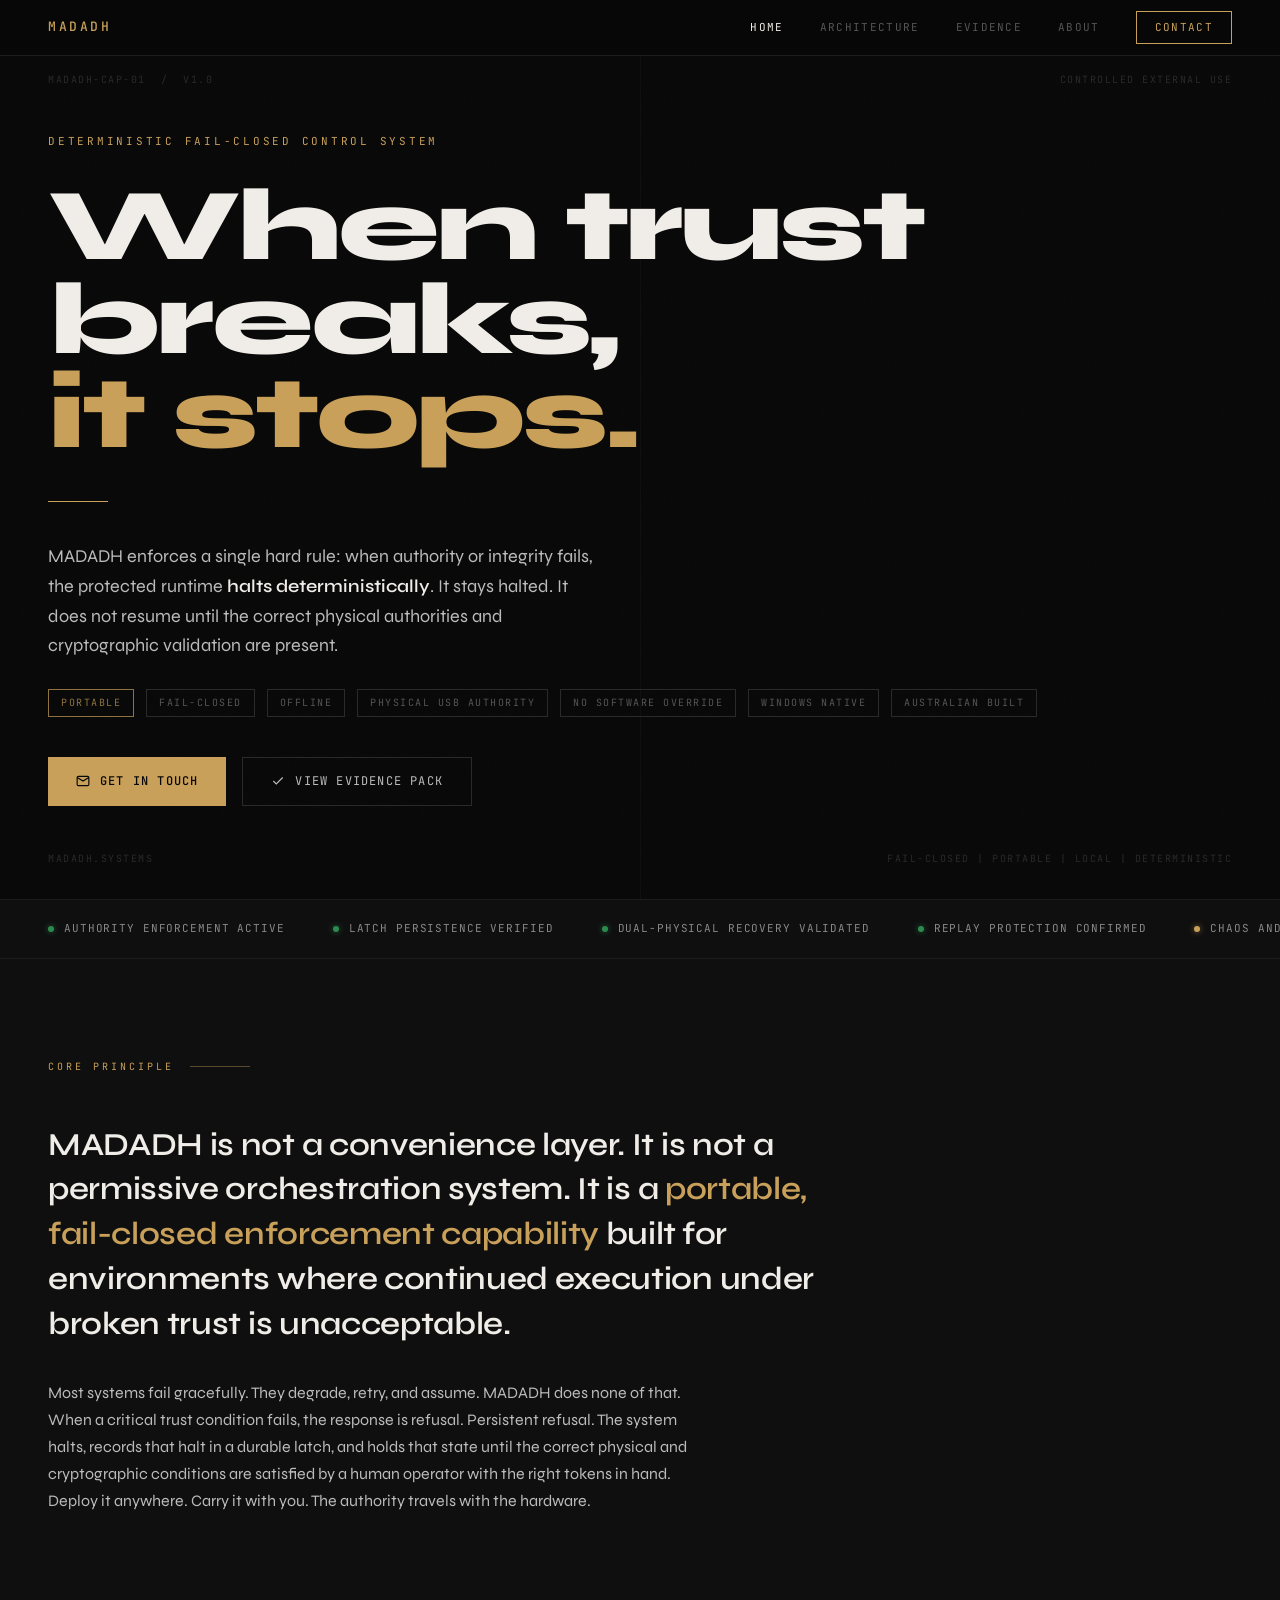
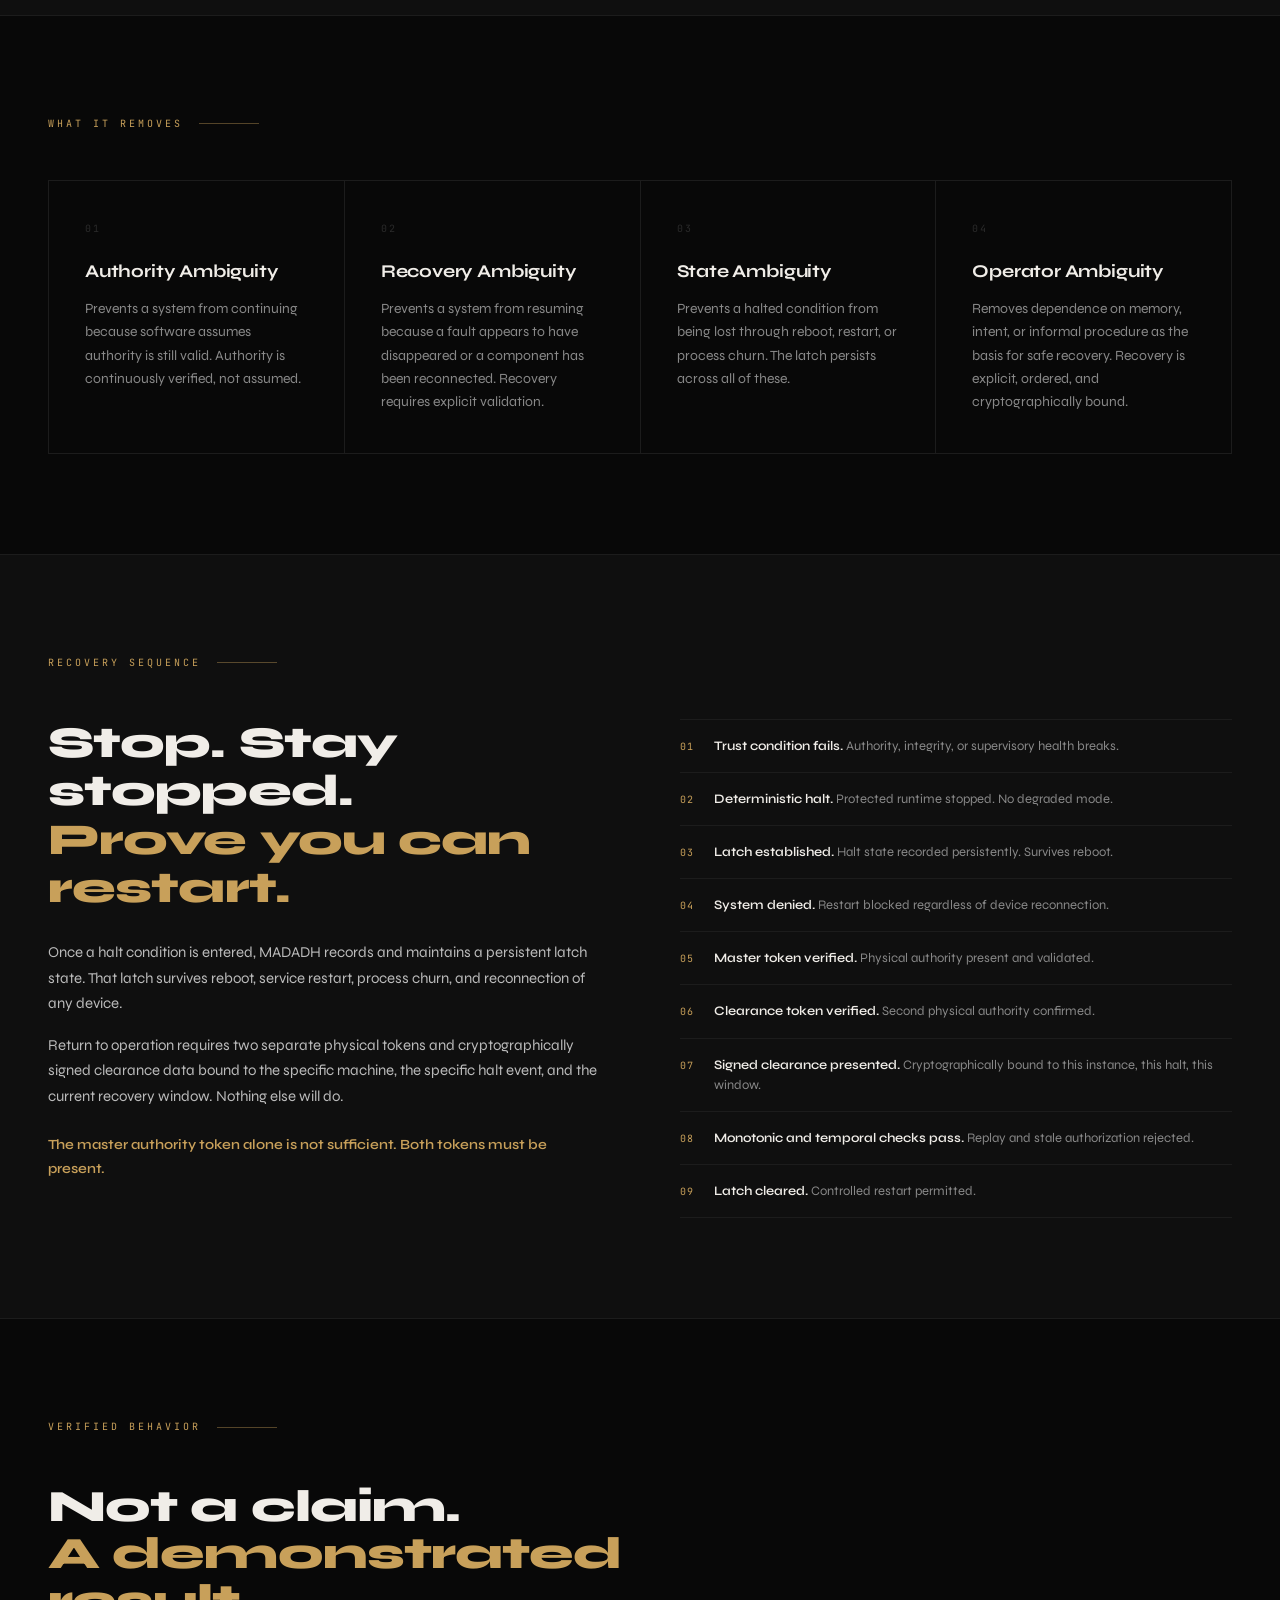
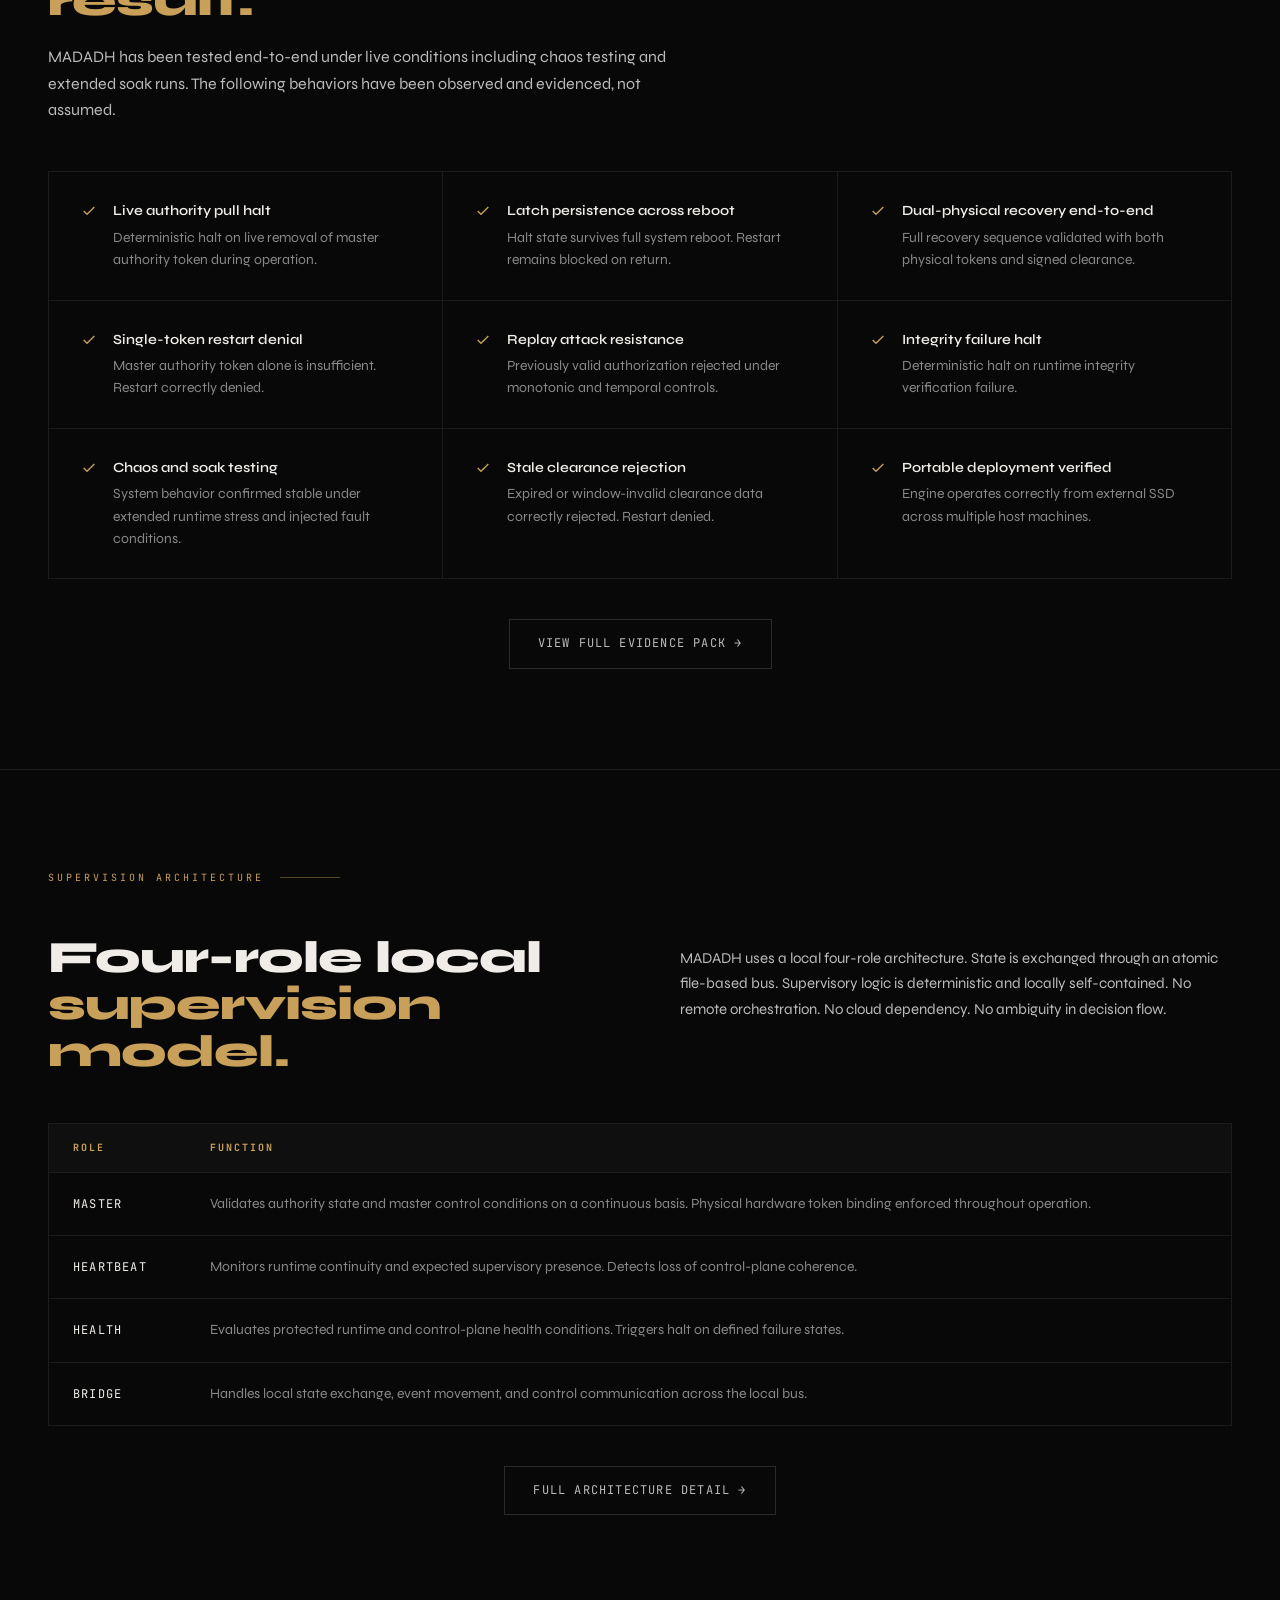
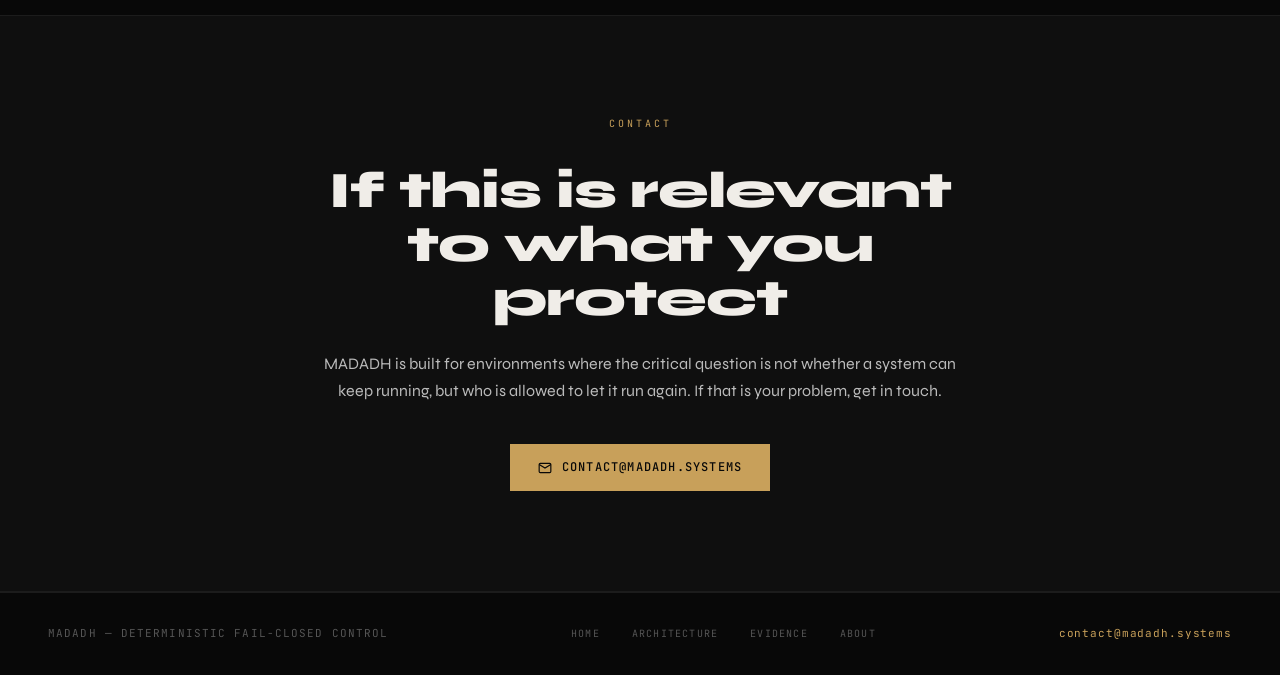
==== commit 59bc96d7: "Add chaos evidence" ====
--- a/index.html
+++ b/index.html
@@ -4,32 +4,9 @@
 <meta charset="UTF-8">
 <meta name="viewport" content="width=device-width, initial-scale=1.0">
 <meta name="color-scheme" content="dark">
-<meta name="description" content="Madadah Systems builds deterministic, offline fail-closed control for protected Windows runtimes, using physical authority, persistent halt enforcement, and controlled recovery.">
-<link rel="canonical" href="https://madadh.systems/">
-<meta property="og:title" content="Madadah Systems | Deterministic fail-closed control">
-<meta property="og:description" content="Deterministic, offline fail-closed control for protected Windows runtimes.">
-<meta property="og:type" content="website">
-<meta property="og:url" content="https://madadh.systems/">
-<title>Madadah Systems | Deterministic fail-closed control</title>
+<meta name="description" content="MADADH - Deterministic fail-closed hardware security supervisor for Windows. Portable, offline, physical USB authority. No software override.">
+<title>MADADH - Deterministic Fail-Closed Control</title>
 <script>document.documentElement.classList.add('js');</script>
-<script type="application/ld+json">
-{
-  "@context": "https://schema.org",
-  "@type": "WebSite",
-  "name": "Madadah Systems",
-  "alternateName": ["Madadah", "madadh.systems"],
-  "url": "https://madadh.systems/"
-}
-</script>
-<script type="application/ld+json">
-{
-  "@context": "https://schema.org",
-  "@type": "Organization",
-  "name": "Madadah Systems",
-  "url": "https://madadh.systems/",
-  "email": "contact@madadh.systems"
-}
-</script>
 <link rel="stylesheet" href="style.css">
 <style>
   .hero {
@@ -418,7 +395,7 @@
 <body>
 
 <header>
-  <a class="logo" href="index.html" aria-label="Madadah home">Madadah</a>
+  <a class="logo" href="index.html" aria-label="MADADH home">MADADH</a>
   <nav>
     <a href="index.html" class="active">Home</a>
     <a href="architecture/index.html">Architecture</a>
@@ -431,12 +408,12 @@
 <!-- HERO -->
 <section class="hero">
   <div class="hero-grid-line"></div>
-  <div class="hero-corner tl">Madadah-CAP-01 &nbsp;/&nbsp; v1.0</div>
+  <div class="hero-corner tl">MADADH-CAP-01 &nbsp;/&nbsp; v1.0</div>
   <div class="hero-corner tr">Controlled External Use</div>
   <div class="hero-corner bl">madadh.systems</div>
   <div class="hero-corner br">Fail-Closed | Portable | Local | Deterministic</div>
 
-  <div class="hero-eyebrow">Deterministic fail-closed control for protected runtimes</div>
+  <div class="hero-eyebrow">Deterministic Fail-Closed Control System</div>
 
   <h1 class="hero-title">
     When trust<br>breaks,<br><em>it stops.</em>
@@ -445,7 +422,9 @@
   <div class="hero-rule"></div>
 
   <p class="hero-sub">
-    <strong>Madadah</strong> is a deterministic, offline control system for protected Windows runtimes. When authority or integrity fails, the runtime <strong>halts deterministically</strong> and stays halted until the correct physical authorities and cryptographic proof are present.
+    MADADH enforces a single hard rule: when authority or integrity fails, the protected runtime
+    <strong>halts deterministically</strong>. It stays halted. It does not resume until the correct
+    physical authorities and cryptographic validation are present.
   </p>
 
   <div class="hero-tags">
@@ -461,16 +440,13 @@
   <div class="hero-actions">
     <a href="#contact" class="btn-primary" onclick="event.preventDefault();document.getElementById('contact').scrollIntoView({behavior:'smooth'});">
       <svg width="14" height="14" viewBox="0 0 24 24" fill="none" stroke="currentColor" stroke-width="2" aria-hidden="true"><path d="M4 4h16c1.1 0 2 .9 2 2v12c0 1.1-.9 2-2 2H4c-1.1 0-2-.9-2-2V6c0-1.1.9-2 2-2z"/><polyline points="22,6 12,12 2,6"/></svg>
-      Discuss a Pilot
+      Get in Touch
     </a>
     <a href="evidence/index.html" class="btn-secondary">
       <svg width="14" height="14" viewBox="0 0 24 24" fill="none" stroke="currentColor" stroke-width="2" aria-hidden="true"><polyline points="20,6 9,17 4,12"/></svg>
       View Evidence Pack
     </a>
   </div>
-  <p style="margin-top: 22px; max-width: 760px; color: var(--muted); font-size: 14px; line-height: 1.7;">
-    <strong style="color: var(--light);">Current status:</strong> Madadah is built and evidenced, and is currently available for a controlled pilot. It is not presently deployed under an active customer lease.
-  </p>
 </section>
 
 <!-- STATUS STRIP -->
@@ -488,12 +464,12 @@
   <div class="section-label">Core Principle</div>
   <div class="principle-inner reveal">
     <p class="principle-text">
-      Madadah is not a convenience layer. It is not a permissive orchestration system.
+      MADADH is not a convenience layer. It is not a permissive orchestration system.
       It is a <span>portable, fail-closed enforcement capability</span> built for environments
       where continued execution under broken trust is unacceptable.
     </p>
     <p class="principle-detail">
-      Most systems fail gracefully. They degrade, retry, and assume. Madadah does none of that.
+      Most systems fail gracefully. They degrade, retry, and assume. MADADH does none of that.
       When a critical trust condition fails, the response is refusal. Persistent refusal.
       The system halts, records that halt in a durable latch, and holds that state until
       the correct physical and cryptographic conditions are satisfied by a human operator
@@ -535,7 +511,7 @@
   <div class="halt-layout">
     <div class="halt-left reveal">
       <h2>Stop. Stay stopped.<br><em>Prove you can restart.</em></h2>
-      <p>Once a halt condition is entered, Madadah records and maintains a persistent latch state. That latch survives reboot, service restart, process churn, and reconnection of any device.</p>
+      <p>Once a halt condition is entered, MADADH records and maintains a persistent latch state. That latch survives reboot, service restart, process churn, and reconnection of any device.</p>
       <p>Return to operation requires two separate physical tokens and cryptographically signed clearance data bound to the specific machine, the specific halt event, and the current recovery window. Nothing else will do.</p>
       <p style="color: var(--amber); font-size: 14px; font-weight: 600; margin-top: 24px;">The master authority token alone is not sufficient. Both tokens must be present.</p>
     </div>
@@ -560,7 +536,7 @@
   <div class="section-label">Verified Behavior</div>
   <div class="verified-intro reveal">
     <h2>Not a claim.<br><em>A demonstrated result.</em></h2>
-    <p>Madadah has been tested end-to-end under live conditions including chaos testing and extended soak runs. The following behaviours have been observed and evidenced, not assumed.</p>
+    <p>MADADH has been tested end-to-end under live conditions including chaos testing and extended soak runs. The following behaviors have been observed and evidenced, not assumed.</p>
   </div>
   <div class="verified-grid reveal">
     <div class="verified-item">
@@ -610,7 +586,7 @@
   <div class="section-label">Supervision Architecture</div>
   <div class="roles-header reveal">
     <h2>Four-role local<br><em>supervision model.</em></h2>
-    <p>Madadah uses a local four-role architecture. State is exchanged through an atomic file-based bus. Supervisory logic is deterministic and locally self-contained. No remote orchestration. No cloud dependency. No ambiguity in decision flow.</p>
+    <p>MADADH uses a local four-role architecture. State is exchanged through an atomic file-based bus. Supervisory logic is deterministic and locally self-contained. No remote orchestration. No cloud dependency. No ambiguity in decision flow.</p>
   </div>
   <table class="roles-table reveal">
     <thead>
@@ -633,7 +609,7 @@
   <div class="cta-inner reveal">
     <div class="cta-eyebrow">Contact</div>
     <h2>If this is relevant<br>to what you protect</h2>
-    <p>Madadah is built, evidenced, and currently available for a controlled pilot. It is not presently deployed under customer lease. If your environment needs a fail-closed control layer with tightly bounded authority and restart conditions, get in touch.</p>
+    <p>MADADH is built for environments where the critical question is not whether a system can keep running, but who is allowed to let it run again. If that is your problem, get in touch.</p>
     <a href="mailto:contact@madadh.systems" class="btn-primary">
       <svg width="14" height="14" viewBox="0 0 24 24" fill="none" stroke="currentColor" stroke-width="2" aria-hidden="true"><path d="M4 4h16c1.1 0 2 .9 2 2v12c0 1.1-.9 2-2 2H4c-1.1 0-2-.9-2-2V6c0-1.1.9-2 2-2z"/><polyline points="22,6 12,12 2,6"/></svg>
       contact@madadh.systems
@@ -642,7 +618,7 @@
 </section>
 
 <footer>
-  <span class="footer-brand">Madadah Systems &mdash; Deterministic fail-closed control</span>
+  <span class="footer-brand">MADADH &mdash; Deterministic Fail-Closed Control</span>
   <div class="footer-nav">
     <a href="index.html">Home</a>
     <a href="architecture/index.html">Architecture</a>
